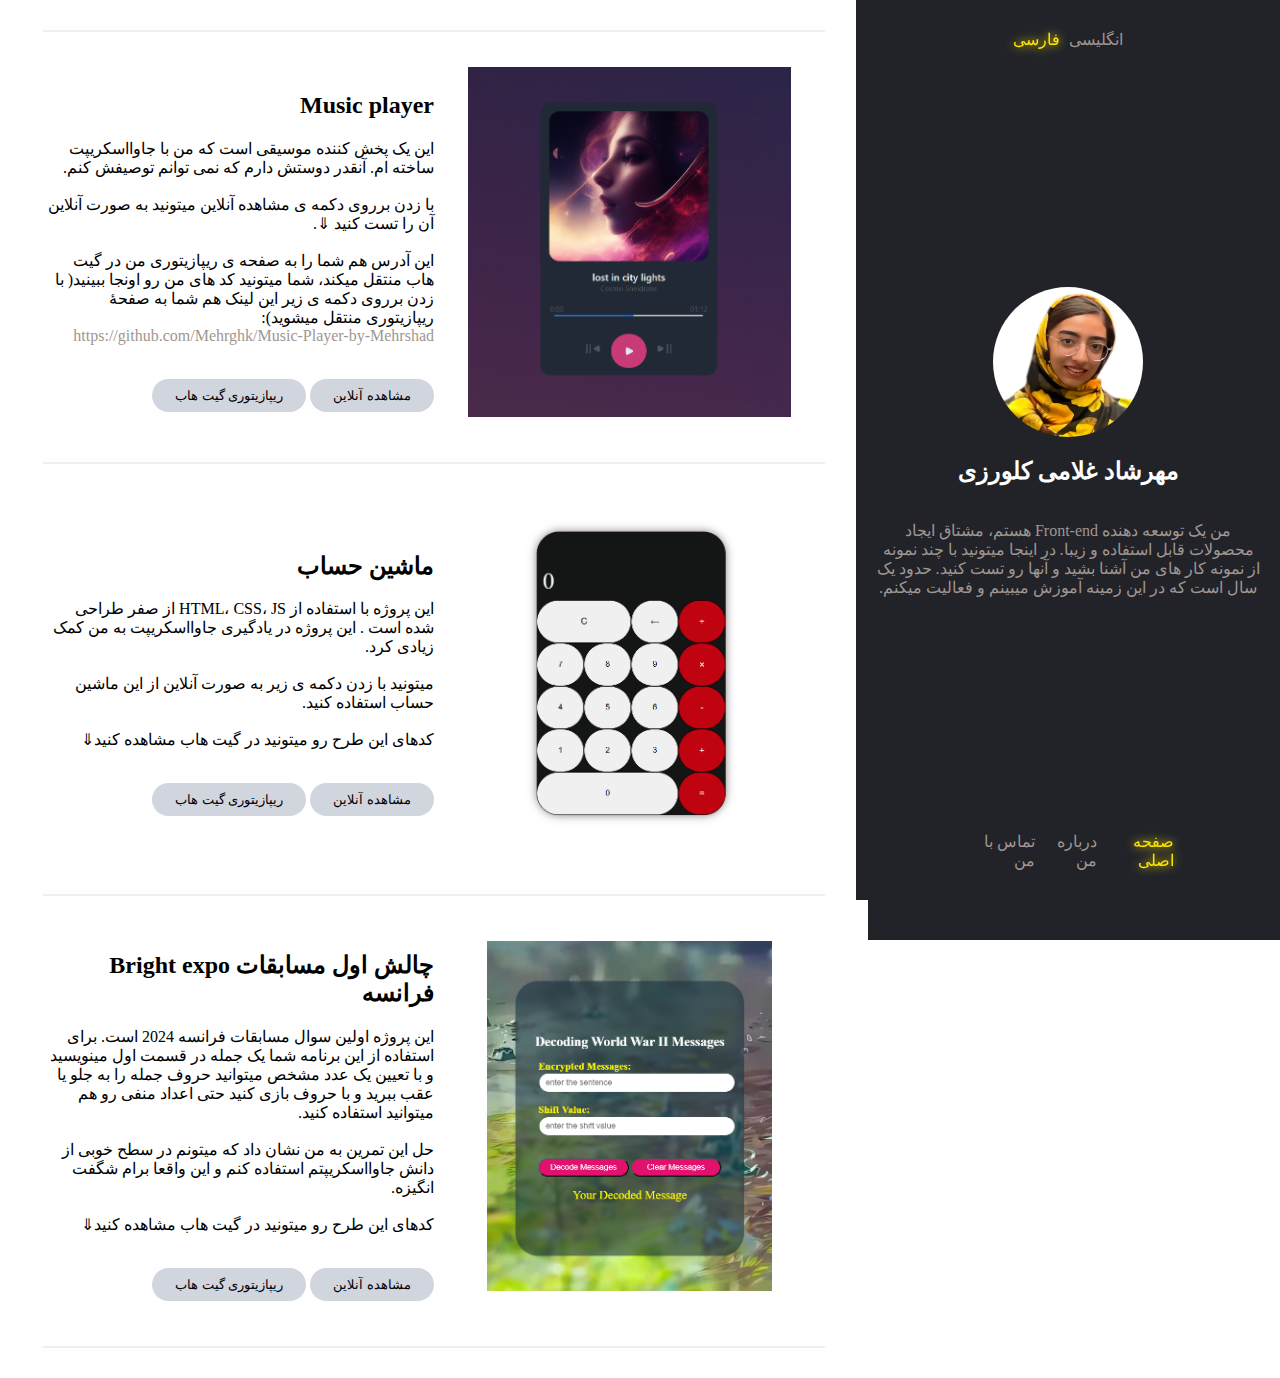
==== index.html @ d72185f3 "Add files via upload" ====
<!DOCTYPE html>
<html lang="fa" dir="rtl">
<head>
    <meta charset="UTF-8">
    <meta name="viewport" content="width=device-width, initial-scale=1.0">
    <title>سایت شخصی مهرشاد غلامی کلورزی - طراح سایت</title>
    <link rel="stylesheet" href="style.css">
</head>
<body>
    <section class="left-b"></section>
    <section class="left">
        <header>
            <a href="index-en.html">انگلیسی</a>
            <a href="index.html" class="link-fa">فارسی</a>
        </header>
        <img src="171646807611555.png" alt="my profile picture" class="profile">
        <h2 class="name">مهرشاد غلامی کلورزی</h2>
        <p class="aboutme">من یک توسعه دهنده Front-end هستم، مشتاق ایجاد محصولات قابل استفاده و زیبا. در اینجا میتونید با چند نمونه از نمونه کار های من آشنا بشید و آنها رو تست کنید. حدود یک سال است که در این زمینه آموزش میبینم و فعالیت میکنم.</p>
        <footer>
            <a href="index.html" class="link-fa">صفحه اصلی</a>
            <a href="about-fa.html">درباره من</a>
            <a href="contact-fa.html">تماس با من</a>
        </footer>
    </section>
    <section class="right">
        <span class="hr"></span>
        <div class="work-samples">
            <div class="product-img">
                <img class="product-picture" src="music-palyer.png" alt="music-palyer">
            </div>
            <div class="product-discription">
                <h2>Music player</h2>
                <p>این یک پخش کننده موسیقی است که من با جاوااسکریپت ساخته ام. آنقدر دوستش دارم که نمی توانم توصیفش کنم.
                    <br><br>با زدن برروی دکمه ی مشاهده آنلاین میتونید به صورت آنلاین آن را تست کنید ⇓.
                    <br><br>این آدرس هم شما را به صفحه ی ریپازیتوری من در گیت هاب منتقل میکند، شما میتونید کد های من رو اونجا ببینید( با زدن برروی دکمه ی زیر این لینک هم شما به صفحۀ ریپازیتوری منتقل میشوید): <a>https://github.com/Mehrghk/Music-Player-by-Mehrshad</a></p><br>
                <a target="_blank" class="butti" href="https://mehrghk.github.io/Music-Player-by-Mehrshad/"><button>مشاهده آنلاین</button></a>
                <a target="_blank" class="butti" href="https://github.com/Mehrghk/Music-Player-by-Mehrshad"><button>ریپازیتوری گیت هاب</button></a>
            </div>
        </div>
        <span class="hr"></span>
        <div class="work-samples">
            <div class="product-img">
                <img class="product-picture" src="calculator.png" alt="music-palyer">
            </div>
            <div class="product-discription">
                <h2>ماشین حساب</h2>
                <p>این پروژه با استفاده از HTML، CSS، JS از صفر طراحی شده است . این پروژه در یادگیری جاوااسکریپت به من کمک زیادی کرد.
                    <br><br>میتونید با زدن دکمه ی زیر به صورت آنلاین از این ماشین حساب استفاده کنید.
                    <br><br>کدهای این طرح رو میتونید در گیت هاب  مشاهده کنید⇓</p><br>
                <a target="_blank" class="butti" href="https://mehrghk.github.io/calculator/"><button>مشاهده آنلاین</button></a>
                <a target="_blank" class="butti" href="https://github.com/Mehrghk/calculator"><button>ریپازیتوری گیت هاب</button></a>
            </div>
        </div>
        <span class="hr"></span>
        <div class="work-samples">
            <div class="product-img">
                <img class="product-picture" src="BrightExpo Challenge12.png" alt="music-palyer">
            </div>
            <div class="product-discription">
                <h2>چالش اول مسابقات Bright expo فرانسه</h2>
                <p>این پروژه اولین سوال مسابقات فرانسه 2024 است. برای استفاده از این برنامه شما یک جمله در قسمت اول مینویسید و با تعیین یک عدد مشخص میتوانید حروف جمله را به جلو یا عقب ببرید و با حروف بازی کنید حتی اعداد منفی رو هم میتوانید استفاده کنید.
                    <br><br>حل این تمرین به من نشان داد که میتونم در سطح خوبی از دانش جاوااسکریپتم استفاده کنم و این واقعا برام شگفت انگیزه.
                    <br><br>کدهای این طرح رو میتونید در گیت هاب  مشاهده کنید⇓</p><br>
                <a target="_blank" class="butti" href="https://mehrghk.github.io/BrightExpoChallenge1/"><button>مشاهده آنلاین</button></a>
                <a target="_blank" class="butti" href="https://github.com/Mehrghk/BrightExpoChallenge1"><button>ریپازیتوری گیت هاب</button></a>
            </div>
        </div>
        <span class="hr"></span>

    </section>
   
</body>
</html>
---- style.css ----
body{
    width: 100%;
    height: 100vh;
    display: flex;
    margin: 0px;
}
/* @media (min-width : 1124px){ */
    .left-b{
    background-color: #212329;
    width: 30%;
    height: 100vh;
    padding: 20px;

    }
    .left{
        background-color: #212329;
        width: 30%;
        height: -webkit-fill-available;
        /* height: 96%; */
        padding: 20px;
        display: flex;
        flex-direction: column;
        align-items: center;
        justify-content: center;
        position: fixed;
    }
/* } */



.right{
    width: 70%;
    display: flex;
    flex-direction: column;
    align-items: center;
    height: fit-content;
    scroll-behavior: smooth;
}
.profile{
    height: 150px;
    width: 150px;
    border-radius: 110px;
}
.name{
    color: #FFFFFF;
    text-align: center;

}
.aboutme{
    color: #A09691;
    text-align: center;
}
footer{
    bottom: 30px;
    position: absolute;
    width: 50%;
    display: flex;
    flex-direction: row;
    justify-content: space-between;
}
header{
    top: 30px;
    position: absolute;
    width: 30%;
    display: flex;
    flex-direction: row;
    justify-content: space-evenly;
}
a{
    color: #A09691;
    text-decoration: none;
}
a:hover{
    color: rgb(255, 230, 0);
}
.hr{
    height: 10px;
    border-bottom: 2px solid #EEEEEE;
    width: 90%;
    margin: 10px 0px;
}
.hr:nth-child(7){
    margin-bottom: 30px;
}
.hr:nth-child(1){
    margin-top: 20px;
}
.product-picture{
    height: 350px;
    /* box-shadow: 0px 0px 10px 1px #212329; */
}
.product-img{
    display: flex;
    width: 50%;
    justify-content: center;
}
.work-samples{
    margin: 25px 0px;
    width: 90%;
    display: flex;
    align-items: center;
    justify-content: space-evenly;
}
.product-discription{
    width: 50%;
}
button{
    background-color: #D1D5DE;
    border: none;
    border-radius: 50px;
    padding: 9px 23px;
    cursor: pointer;
}
button:hover{
    background-color: #acc0ec;

}
.butti{
    color: #000000;
}
.link-fa{
    color: rgb(255, 230, 0);
    filter: drop-shadow( 0px 0px 5px rgb(255, 230, 0));
}
/* @media (max-width : 440px){
    body{
        width: 100%;
        height: 100vh;
        display: flex;
        flex-direction: column;
        margin: 0px;
    }
    .left-b{
        background-color: #212329;
        width: -webkit-fill-available;
        height: 30%;
        padding: 20px;
    }
    .left{
        background-color: #212329;
        width: -webkit-fill-available;
        height: 30%;
        padding: 20px;
        display: flex;
        flex-direction: row;
        position: fixed;
        align-items: center;
    }
} */
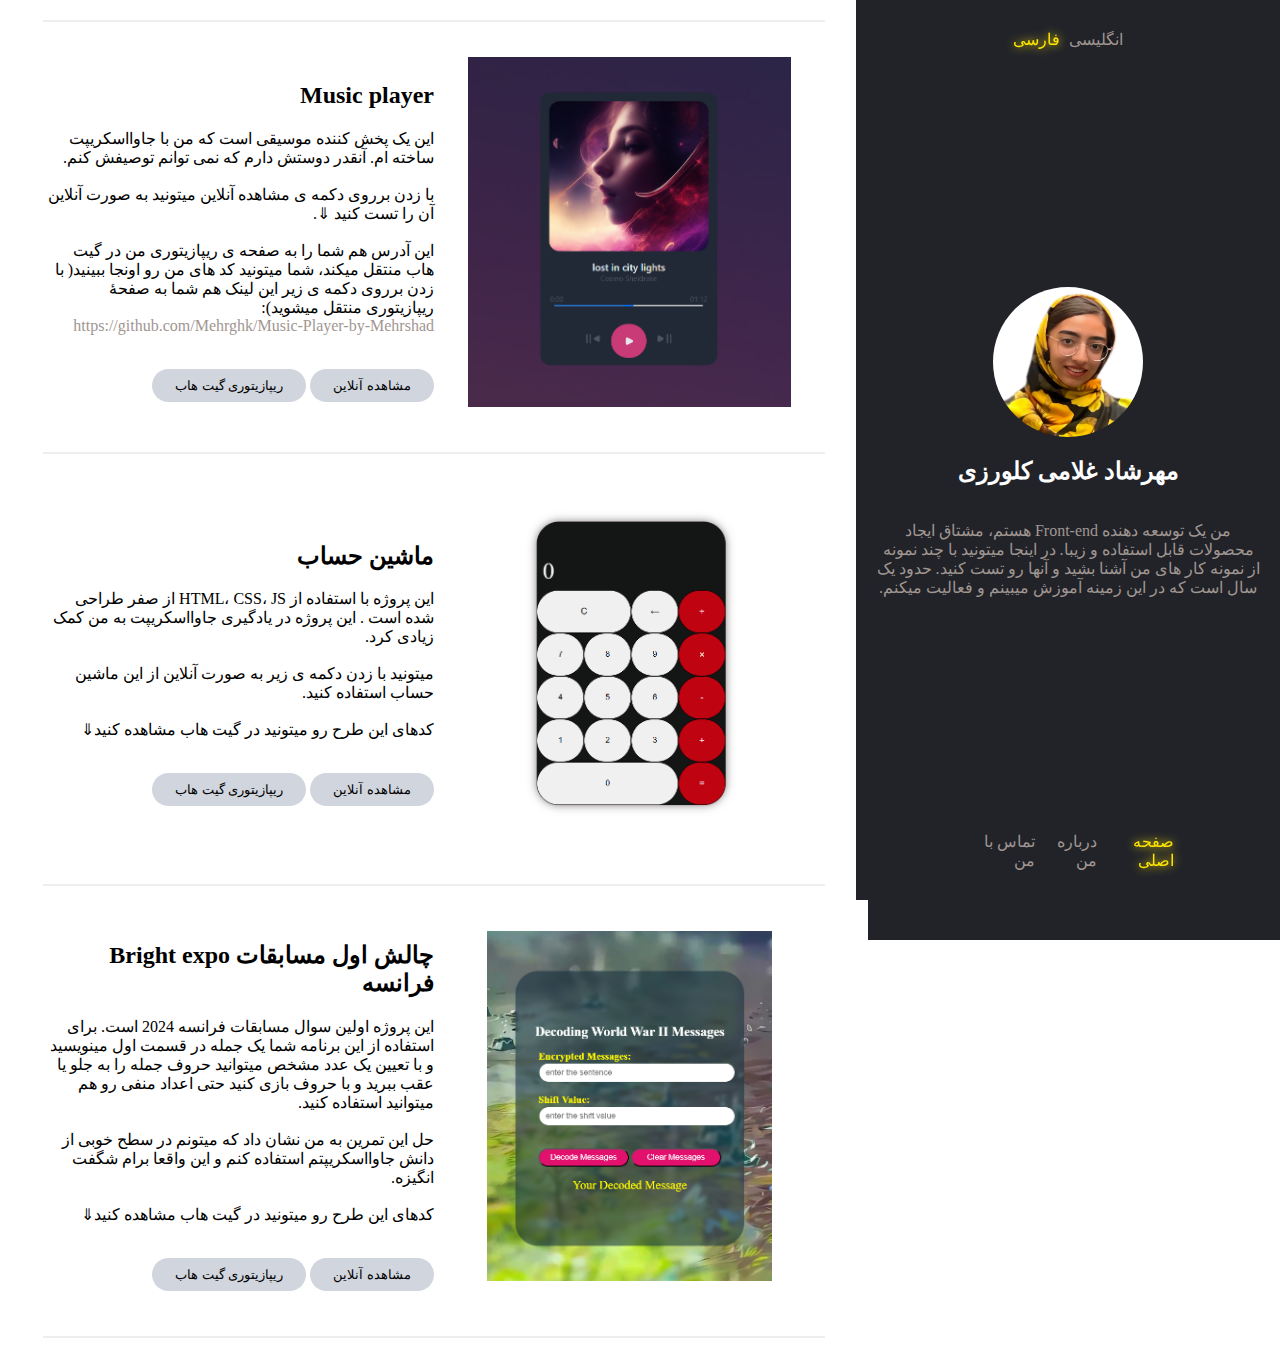
==== commit 1f2b98ef: "Add files via upload" ====
--- a/index.html
+++ b/index.html
@@ -8,6 +8,19 @@
 </head>
 <body>
     <section class="left-b"></section>
+    <section class="mobile">
+        <div class="lang-mobile-en"><a href="index.html" class="link-fa">فارسی</a></div>
+        <div class="menu-mobile">
+            <span><a href="contact-fa.html"><img src="email.gif" class="content-icon-mobile"></a></span>
+
+            <span><a href="about-fa.html#course-discription"><img src="mortarboard.gif" class="content-icon-mobile-certificates"></a></span>
+
+            <span><a href="index.html"><img src="book.gif" class="content-icon-mobile"></a></span>
+
+            <span><a href="about-fa.html"><img src="woman.gif" class="content-icon-mobile"></a></span>
+        </div>
+        <div class="lang-mobile-fa"><a href="index-en.html">انگلیسی</a></div>
+    </section>
     <section class="left">
         <header>
             <a href="index-en.html">انگلیسی</a>
@@ -23,6 +36,11 @@
         </footer>
     </section>
     <section class="right">
+        <div class="mobile-discription">
+            <img src="171646807611555.png" alt="my profile picture" class="profile">
+            <h2 class="name">مهرشاد غلامی کلورزی</h2>
+            <p class="aboutme">من یک توسعه دهنده Front-end هستم، مشتاق ایجاد محصولات قابل استفاده و زیبا. در اینجا میتونید با چند نمونه از نمونه کار های من آشنا بشید و آنها رو تست کنید. حدود یک سال است که در این زمینه آموزش میبینم و فعالیت میکنم.</p>
+        </div>
         <span class="hr"></span>
         <div class="work-samples">
             <div class="product-img">
--- a/style.css
+++ b/style.css
@@ -4,7 +4,7 @@
     display: flex;
     margin: 0px;
 }
-/* @media (min-width : 1124px){ */
+@media (min-width : 1200px){
     .left-b{
     background-color: #212329;
     width: 30%;
@@ -24,18 +24,63 @@
         justify-content: center;
         position: fixed;
     }
-/* } */
-
-
-
-.right{
-    width: 70%;
-    display: flex;
-    flex-direction: column;
-    align-items: center;
-    height: fit-content;
-    scroll-behavior: smooth;
-}
+    .right{
+        width: 70%;
+        display: flex;
+        flex-direction: column;
+        align-items: center;
+        height: fit-content;
+        scroll-behavior: smooth;
+    }
+    footer{
+        bottom: 30px;
+        position: absolute;
+        width: 50%;
+        display: flex;
+        flex-direction: row;
+        justify-content: space-between;
+    }
+    header{
+        top: 30px;
+        position: absolute;
+        width: 30%;
+        display: flex;
+        flex-direction: row;
+        justify-content: space-evenly;
+    }
+    .product-picture{
+        height: 350px;
+    }
+    .product-img{
+        display: flex;
+        width: 50%;
+        justify-content: center;
+    }
+    .work-samples{
+        margin: 25px 0px;
+        width: 90%;
+        display: flex;
+        align-items: center;
+        justify-content: space-evenly;
+    }
+    .product-discription{
+        width: 50%;
+    }
+    .mobile{
+        display: none;
+    }
+    .mobile-discription{
+        display: none;
+    }
+    .link-fa{
+        color: rgb(255, 230, 0);
+        filter: drop-shadow( 0px 0px 5px rgb(255, 230, 0));
+    }
+}
+
+
+
+
 .profile{
     height: 150px;
     width: 150px;
@@ -44,28 +89,13 @@
 .name{
     color: #FFFFFF;
     text-align: center;
-
 }
 .aboutme{
     color: #A09691;
     text-align: center;
 }
-footer{
-    bottom: 30px;
-    position: absolute;
-    width: 50%;
-    display: flex;
-    flex-direction: row;
-    justify-content: space-between;
-}
-header{
-    top: 30px;
-    position: absolute;
-    width: 30%;
-    display: flex;
-    flex-direction: row;
-    justify-content: space-evenly;
-}
+/* *************************************** */
+
 a{
     color: #A09691;
     text-decoration: none;
@@ -73,6 +103,8 @@
 a:hover{
     color: rgb(255, 230, 0);
 }
+/* *************************************** */
+
 .hr{
     height: 10px;
     border-bottom: 2px solid #EEEEEE;
@@ -85,25 +117,8 @@
 .hr:nth-child(1){
     margin-top: 20px;
 }
-.product-picture{
-    height: 350px;
-    /* box-shadow: 0px 0px 10px 1px #212329; */
-}
-.product-img{
-    display: flex;
-    width: 50%;
-    justify-content: center;
-}
-.work-samples{
-    margin: 25px 0px;
-    width: 90%;
-    display: flex;
-    align-items: center;
-    justify-content: space-evenly;
-}
-.product-discription{
-    width: 50%;
-}
+/* *************************************** */
+
 button{
     background-color: #D1D5DE;
     border: none;
@@ -122,28 +137,209 @@
     color: rgb(255, 230, 0);
     filter: drop-shadow( 0px 0px 5px rgb(255, 230, 0));
 }
-/* @media (max-width : 440px){
+
+@media (max-width : 1200px){
+    .left-b{
+        /* background-color: #212329; */
+        width: 30%;
+        height: 100vh;
+        padding: 20px;
+    }
+    .left{
+        background-color: #212329;
+        width: 30%;
+        height: -webkit-fill-available;
+        /* height: 96%; */
+        padding: 20px;
+        display: flex;
+        flex-direction: column;
+        align-items: center;
+        justify-content: center;
+        position: fixed;
+    }
+    .right{
+        width: 70%;
+        display: flex;
+        flex-direction: column;
+        align-items: center;
+        height: fit-content;
+        scroll-behavior: smooth;
+    }
+    footer{
+        bottom: 30px;
+        position: absolute;
+        width: 50%;
+        display: flex;
+        flex-direction: column;
+        align-items: center;
+    }
+    header{
+        top: 30px;
+        position: absolute;
+        width: 80%;
+        display: flex;
+        flex-direction: row;
+        justify-content: space-evenly;
+    }
+    .product-picture{
+        height: 300px;
+    }
+    .product-img{
+        display: flex;
+        width: 50%;
+        justify-content: center;
+    }
+    .work-samples{
+        margin: 25px 0px;
+        width: 90%;
+        display: flex;
+        align-items: center;
+        flex-direction: column;
+    }
+    .product-discription{
+        width: 60%;
+    }
+    .mobile{
+        display: none;
+    }
+    .mobile-discription{
+        display: none;
+    }
+    .butti{
+        color: #000000;
+        display: flex;
+        justify-content: center;
+        margin-bottom: 2px;
+    }
+    /* .link-fa{
+        color: rgb(255, 230, 0);
+        filter: drop-shadow( 0px 0px 5px rgb(255, 230, 0));
+    } */
+}
+@media (max-width : 600px){
+    .left-b{
+        /* background-color: #212329; */
+        width: -webkit-fill-available;
+        height: 50px;
+        padding: 20px;
+    }
     body{
         width: 100%;
         height: 100vh;
         display: flex;
         flex-direction: column;
         margin: 0px;
-    }
-    .left-b{
+        /* background-color: #212329; */
+    }
+    .right{
+        display: flex;
+        flex-direction: column;
+        height: fit-content;
+        scroll-behavior: smooth;
+        align-items: center;
+        width: 100%;
+    }
+    .menu-mobile{
+        background-color: #ffffff;
+        height: 50px;
+        width: 50%;
+        border-end-end-radius: 50px;
+        border-end-start-radius: 50px;
+        display: flex;
+        align-items: center;
+        justify-content: space-evenly;
+        box-shadow: 0px 0px 5px 1px #212329;
+    }
+    .lang-mobile-en{
+        background-color: #ffffff;
+        height: 50px;
+        width: 20%;
+        border-end-end-radius: 50px;
+        color: #212329;
+        position: relative;
+        display: flex;
+        justify-content: center;
+        align-items: center;
+        box-shadow: -1px -1px 5px 1px #212329;
+    }
+    .lang-mobile-fa{
+        background-color: #ffffff;
+        height: 50px;
+        width: 20%;
+        border-end-start-radius: 50px;
+        color: #212329;
+        position: relative;
+        display: flex;
+        justify-content: center;
+        align-items: center;
+        box-shadow: 1px -1px 5px 1px #212329;
+    }
+    .content-icon-mobile{
+        width: 30px;
+    }
+    .content-icon-mobile-certificates{
+        width: 35px;
+        position: relative;
+        top: 5px;
+    }
+    .mobile{
+        width: 100%;
+        display: flex;
+        justify-content: space-between;
+        position: fixed;
+    }
+    .left{
+        display: none;
+    }
+    .mobile-discription{
+        top: 100px;
+        display: flex;
+        flex-direction: column;
+        align-items: center;
+        margin-top: 60px;
+        padding: 10px;
         background-color: #212329;
-        width: -webkit-fill-available;
-        height: 30%;
-        padding: 20px;
-    }
-    .left{
-        background-color: #212329;
-        width: -webkit-fill-available;
-        height: 30%;
-        padding: 20px;
-        display: flex;
-        flex-direction: row;
-        position: fixed;
-        align-items: center;
-    }
-} */+        border-radius: 50px;
+        width: 90%;
+    }
+    .product-picture{
+        height: 250px;
+    }
+    .product-img{
+        display: flex;
+        width: 50%;
+        justify-content: center;
+    }
+    .work-samples{
+        margin: 25px 0px;
+        width: 90%;
+        display: flex;
+        flex-direction: column;
+        align-items: center;
+    }
+    .product-discription{
+        width: 90%;
+    }
+    a{
+        color: #212329;
+        text-decoration: none;
+    }
+}
+@media (max-width : 420px){
+    .menu-mobile{
+        background-color: #ffffff;
+        height: 50px;
+        width: 50%;
+        border-end-end-radius: 50px;
+        border-end-start-radius: 50px;
+        display: flex;
+        align-items: center;
+        justify-content: center;
+        box-shadow: 0px 0px 5px 1px #212329;
+    }
+    a{
+        color: #212329;
+        text-decoration: none;
+    }
+    
+}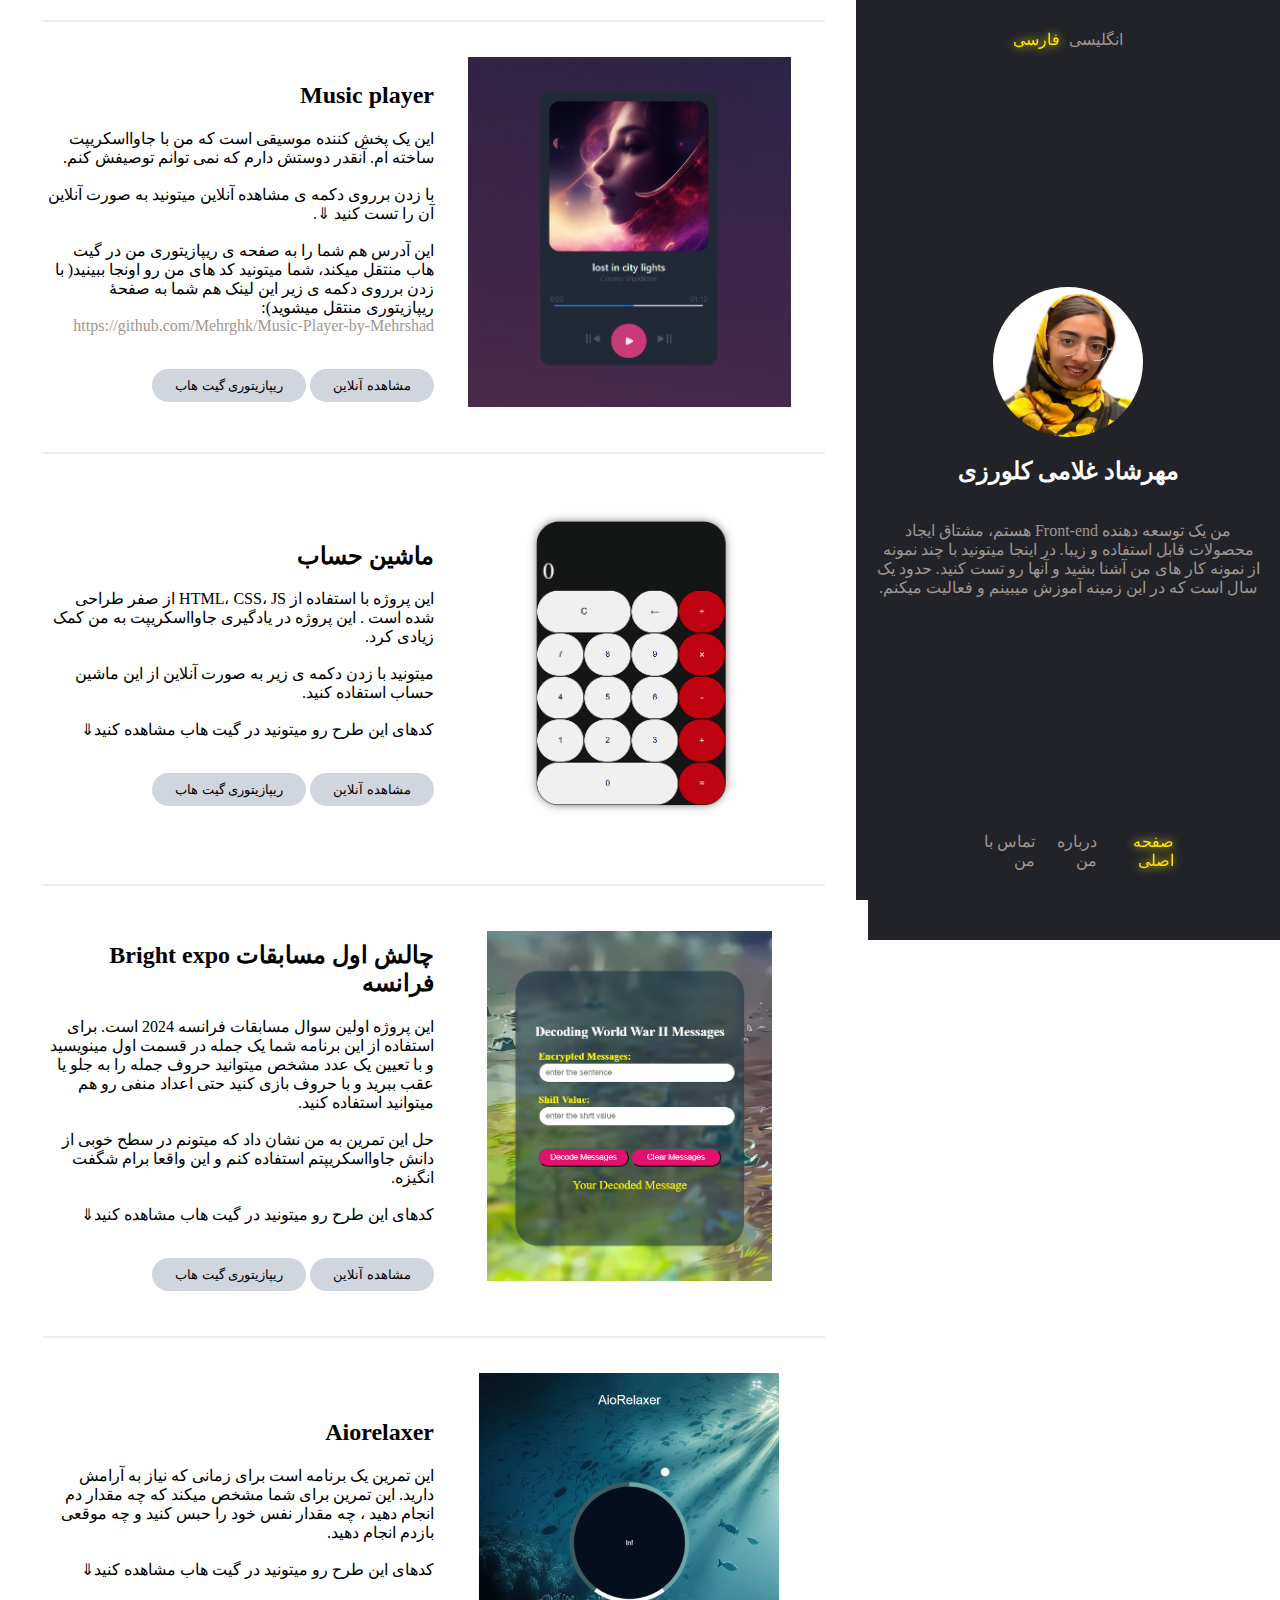
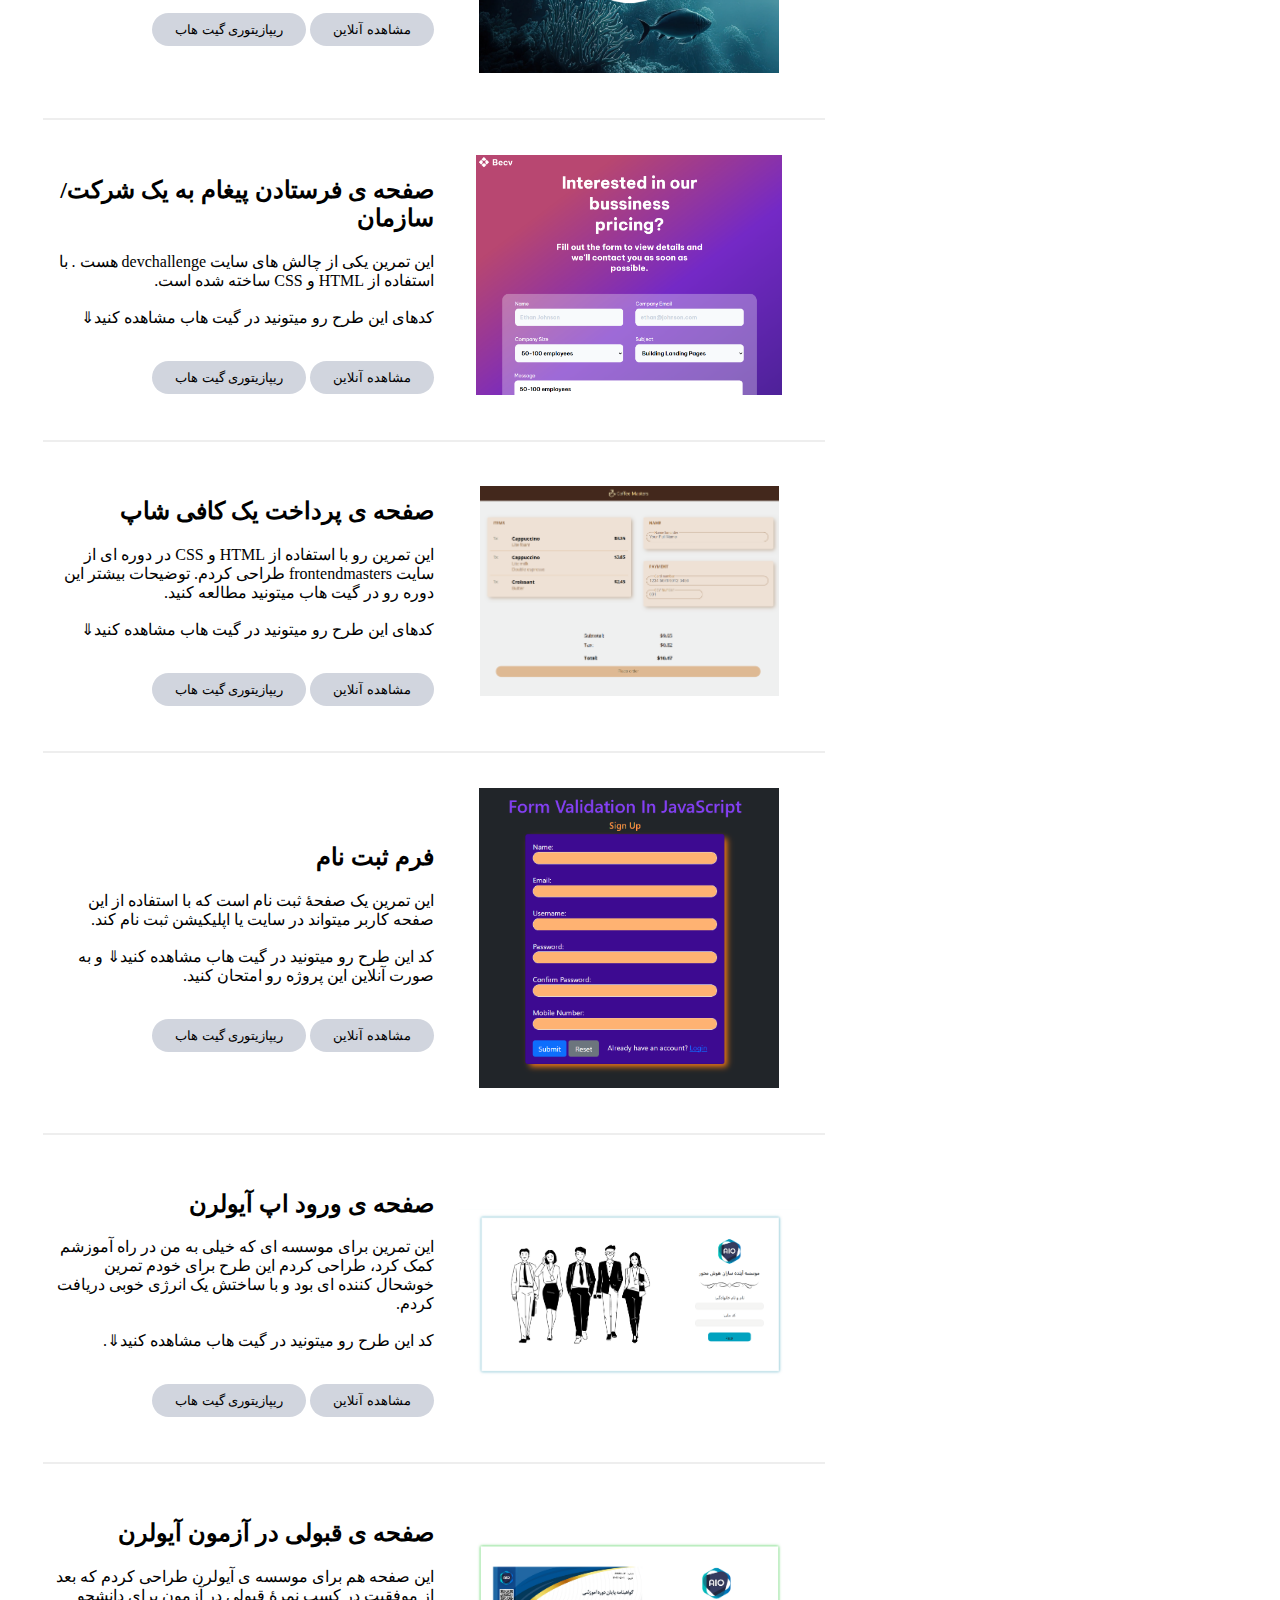
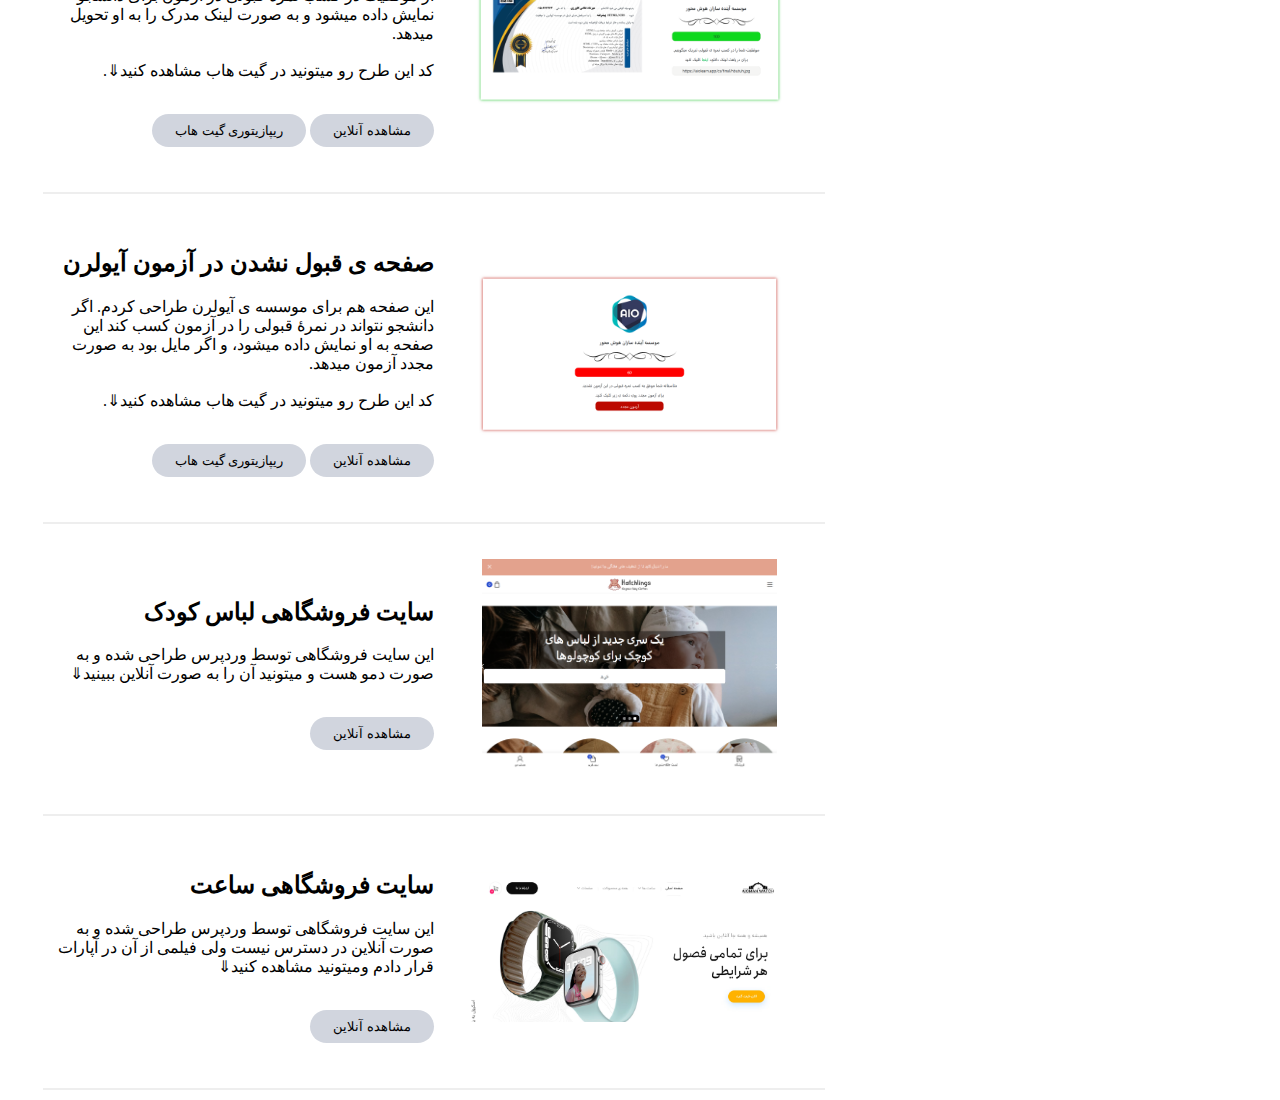
==== commit 67cd4def: "Add files via upload" ====
--- a/index.html
+++ b/index.html
@@ -84,7 +84,121 @@
             </div>
         </div>
         <span class="hr"></span>
-
+        <div class="work-samples">
+            <div class="product-img">
+                <img class="product-picture aiorelaxer" src="aiorelaxer.png" alt="aiorelaxer">
+            </div>
+            <div class="product-discription">
+                <h2>Aiorelaxer</h2>
+                <p>این تمرین یک برنامه است برای زمانی که نیاز به آرامش دارید. این تمرین برای شما مشخص میکند که چه مقدار دم انجام دهید ، چه مقدار نفس خود را حبس کنید و چه موقعی بازدم انجام دهید.
+                    <br><br>کدهای این طرح رو میتونید در گیت هاب  مشاهده کنید⇓</p><br>
+                <a target="_blank" class="butti" href="https://mehrghk.github.io/Aiorelaxer/"><button>مشاهده آنلاین</button></a>
+                <a target="_blank" class="butti" href="https://github.com/Mehrghk/Aiorelaxer"><button>ریپازیتوری گیت هاب</button></a>
+            </div>
+        </div>
+        <span class="hr"></span>
+        <div class="work-samples">
+            <div class="product-img">
+                <img class="product-picture contact-pic" src="contact-page.png" alt="contact page">
+            </div>
+            <div class="product-discription">
+                <h2>صفحه ی فرستادن پیغام به یک شرکت/سازمان</h2>
+                <p>این تمرین یکی از چالش های سایت devchallenge هست .
+                    با استفاده از HTML و CSS ساخته شده است.
+                    <br><br>کدهای این طرح رو میتونید در گیت هاب  مشاهده کنید⇓</p><br>
+                <a target="_blank" class="butti" href="https://mehrghk.github.io/contact-page/"><button>مشاهده آنلاین</button></a>
+                <a target="_blank" class="butti" href="https://github.com/Mehrghk/contact-page"><button>ریپازیتوری گیت هاب</button></a>
+            </div>
+        </div>
+        <span class="hr"></span>
+        <div class="work-samples">
+            <div class="product-img">
+                <img class="product-picture hachlings-pic" src="coffee-masters.png" alt="contact page">
+            </div>
+            <div class="product-discription">
+                <h2>صفحه ی پرداخت یک کافی شاپ</h2>
+                <p>این تمرین رو با استفاده از HTML و CSS در دوره ای از سایت frontendmasters طراحی کردم.
+                    توضیحات بیشتر این دوره رو در گیت هاب میتونید مطالعه کنید.
+                    <br><br>کدهای این طرح رو میتونید در گیت هاب  مشاهده کنید⇓</p><br>
+                <a target="_blank" class="butti" href="https://mehrghk.github.io/Coffee-Masters/"><button>مشاهده آنلاین</button></a>
+                <a target="_blank" class="butti" href="https://github.com/Mehrghk/Coffee-Masters"><button>ریپازیتوری گیت هاب</button></a>
+            </div>
+        </div>
+        <span class="hr"></span>
+        <div class="work-samples">
+            <div class="product-img">
+                <img class="product-picture aiorelaxer" src="form validation.png" alt="Form Validation">
+            </div>
+            <div class="product-discription">
+                <h2>فرم ثبت نام</h2>
+                <p>این تمرین یک صفحۀ ثبت نام است که با استفاده از این صفحه کاربر میتواند در سایت یا اپلیکیشن ثبت نام کند.
+                    <br><br>کد این طرح رو میتونید در گیت هاب  مشاهده کنید⇓ و به صورت آنلاین این پروژه رو امتحان کنید.</p><br>
+                <a target="_blank" class="butti" href="https://mehrghk.github.io/formjs.github.io/"><button>مشاهده آنلاین</button></a>
+                <a target="_blank" class="butti" href="https://github.com/Mehrghk/formjs.github.io"><button>ریپازیتوری گیت هاب</button></a>
+            </div>
+        </div>
+        <span class="hr"></span>
+        <div class="work-samples">
+            <div class="product-img">
+                <img class="product-picture aiolearn-pics" src="aiolearn-portal-page.png" alt="aiolearn portal page">
+            </div>
+            <div class="product-discription">
+                <h2>صفحه ی ورود اپ آیولرن</h2>
+                <p>این تمرین برای موسسه ای که خیلی به من در راه آموزشم کمک کرد، طراحی کردم این طرح برای خودم تمرین خوشحال کننده ای بود و با ساختش یک انرژی خوبی دریافت کردم.
+                    <br><br>کد این طرح رو میتونید در گیت هاب  مشاهده کنید⇓.</p><br>
+                <a target="_blank" class="butti" href="https://mehrghk.github.io/aioarrivepage/"><button>مشاهده آنلاین</button></a>
+                <a target="_blank" class="butti" href="https://github.com/Mehrghk/aioarrivepage"><button>ریپازیتوری گیت هاب</button></a>
+            </div>
+        </div>
+        <span class="hr"></span>
+        <div class="work-samples">
+            <div class="product-img">
+                <img class="product-picture aiolearn-pics" src="aiolearn-success-page.png" alt="aiolearn success page">
+            </div>
+            <div class="product-discription">
+                <h2>صفحه ی قبولی در آزمون آیولرن</h2>
+                <p>این صفحه هم برای موسسه ی آیولرن طراحی کردم که بعد از موفقیت در کسب نمرۀ قبولی در آزمون برای دانشجو نمایش داده میشود و به صورت لینک مدرک را به او تحویل میدهد.
+                    <br><br>کد این طرح رو میتونید در گیت هاب  مشاهده کنید⇓.</p><br>
+                <a target="_blank" class="butti" href="https://mehrghk.github.io/aiosuccesspage/"><button>مشاهده آنلاین</button></a>
+                <a target="_blank" class="butti" href="https://github.com/Mehrghk/aiosuccesspage"><button>ریپازیتوری گیت هاب</button></a>
+            </div>
+        </div>
+        <span class="hr"></span>
+        <div class="work-samples">
+            <div class="product-img">
+                <img class="product-picture aiolearn-pics" src="aiolearn-fail-page.png" alt="aiolearn fail page">
+            </div>
+            <div class="product-discription">
+                <h2>صفحه ی قبول نشدن در آزمون آیولرن</h2>
+                <p>این صفحه هم برای موسسه ی آیولرن طراحی کردم. اگر دانشجو نتواند در نمرۀ قبولی را در آزمون کسب کند این صفحه به او نمایش داده میشود، و  اگر مایل بود به صورت مجدد آزمون میدهد.
+                    <br><br>کد این طرح رو میتونید در گیت هاب  مشاهده کنید⇓.</p><br>
+                <a target="_blank" class="butti" href="https://mehrghk.github.io/aiofailpage/"><button>مشاهده آنلاین</button></a>
+                <a target="_blank" class="butti" href="https://github.com/Mehrghk/aiofailpage"><button>ریپازیتوری گیت هاب</button></a>
+            </div>
+        </div>
+        <span class="hr"></span>
+        <div class="work-samples">
+            <div class="product-img">
+                <img class="product-picture hachlings-pic" src="سایت لباس کودک.png" alt="hachlings site">
+            </div>
+            <div class="product-discription">
+                <h2>سایت فروشگاهی لباس کودک</h2>
+                <p>این سایت فروشگاهی توسط وردپرس طراحی شده و به صورت دمو هست و میتونید آن را به صورت آنلاین ببینید⇓</p><br>
+                <a target="_blank" class="butti" href="https://izel-wp.ir/"><button>مشاهده آنلاین</button></a>
+            </div>
+        </div>
+        <span class="hr"></span>
+        <div class="work-samples">
+            <div class="product-img">
+                <img class="product-picture watch-pic" src="سایت ساعت.png" alt="hachlings site">
+            </div>
+            <div class="product-discription">
+                <h2>سایت فروشگاهی ساعت</h2>
+                <p>این سایت فروشگاهی توسط وردپرس طراحی شده و به صورت آنلاین در دسترس نیست ولی فیلمی از آن در آپارات قرار دادم ومیتونید مشاهده کنید⇓</p><br>
+                <a target="_blank" class="butti" href="https://www.aparat.com/v/jut0al3"><button>مشاهده آنلاین</button></a>
+            </div>
+        </div>
+        <span class="hr"></span>
     </section>
    
 </body>
--- a/style.css
+++ b/style.css
@@ -138,6 +138,24 @@
     filter: drop-shadow( 0px 0px 5px rgb(255, 230, 0));
 }
 
+.aiorelaxer{
+    width: 300px;
+    height: 300px;
+}
+.hachlings-pic{
+    height: 210px;
+}
+.contact-pic{
+    height: 240px;
+}
+.watch-pic{
+    height: 150px;
+}
+.aiolearn-pics{
+    height: 170px;
+
+}
+
 @media (max-width : 1200px){
     .left-b{
         /* background-color: #212329; */
@@ -211,10 +229,23 @@
         justify-content: center;
         margin-bottom: 2px;
     }
-    /* .link-fa{
-        color: rgb(255, 230, 0);
-        filter: drop-shadow( 0px 0px 5px rgb(255, 230, 0));
-    } */
+    .aiorelaxer{
+        width: 300px;
+        height: 300px;
+    }
+    .hachlings-pic{
+        height: 210px;
+    }
+    .contact-pic{
+        height: 240px;
+    }
+    .watch-pic{
+        height: 150px;
+    }
+    .aiolearn-pics{
+        height: 170px;
+    
+    }
 }
 @media (max-width : 600px){
     .left-b{
@@ -324,6 +355,23 @@
         color: #212329;
         text-decoration: none;
     }
+    .aiorelaxer{
+        width: 300px;
+        height: 300px;
+    }
+    .hachlings-pic{
+        height: 210px;
+    }
+    .contact-pic{
+        height: 240px;
+    }
+    .watch-pic{
+        height: 150px;
+    }
+    .aiolearn-pics{
+        height: 170px;
+    
+    }
 }
 @media (max-width : 420px){
     .menu-mobile{
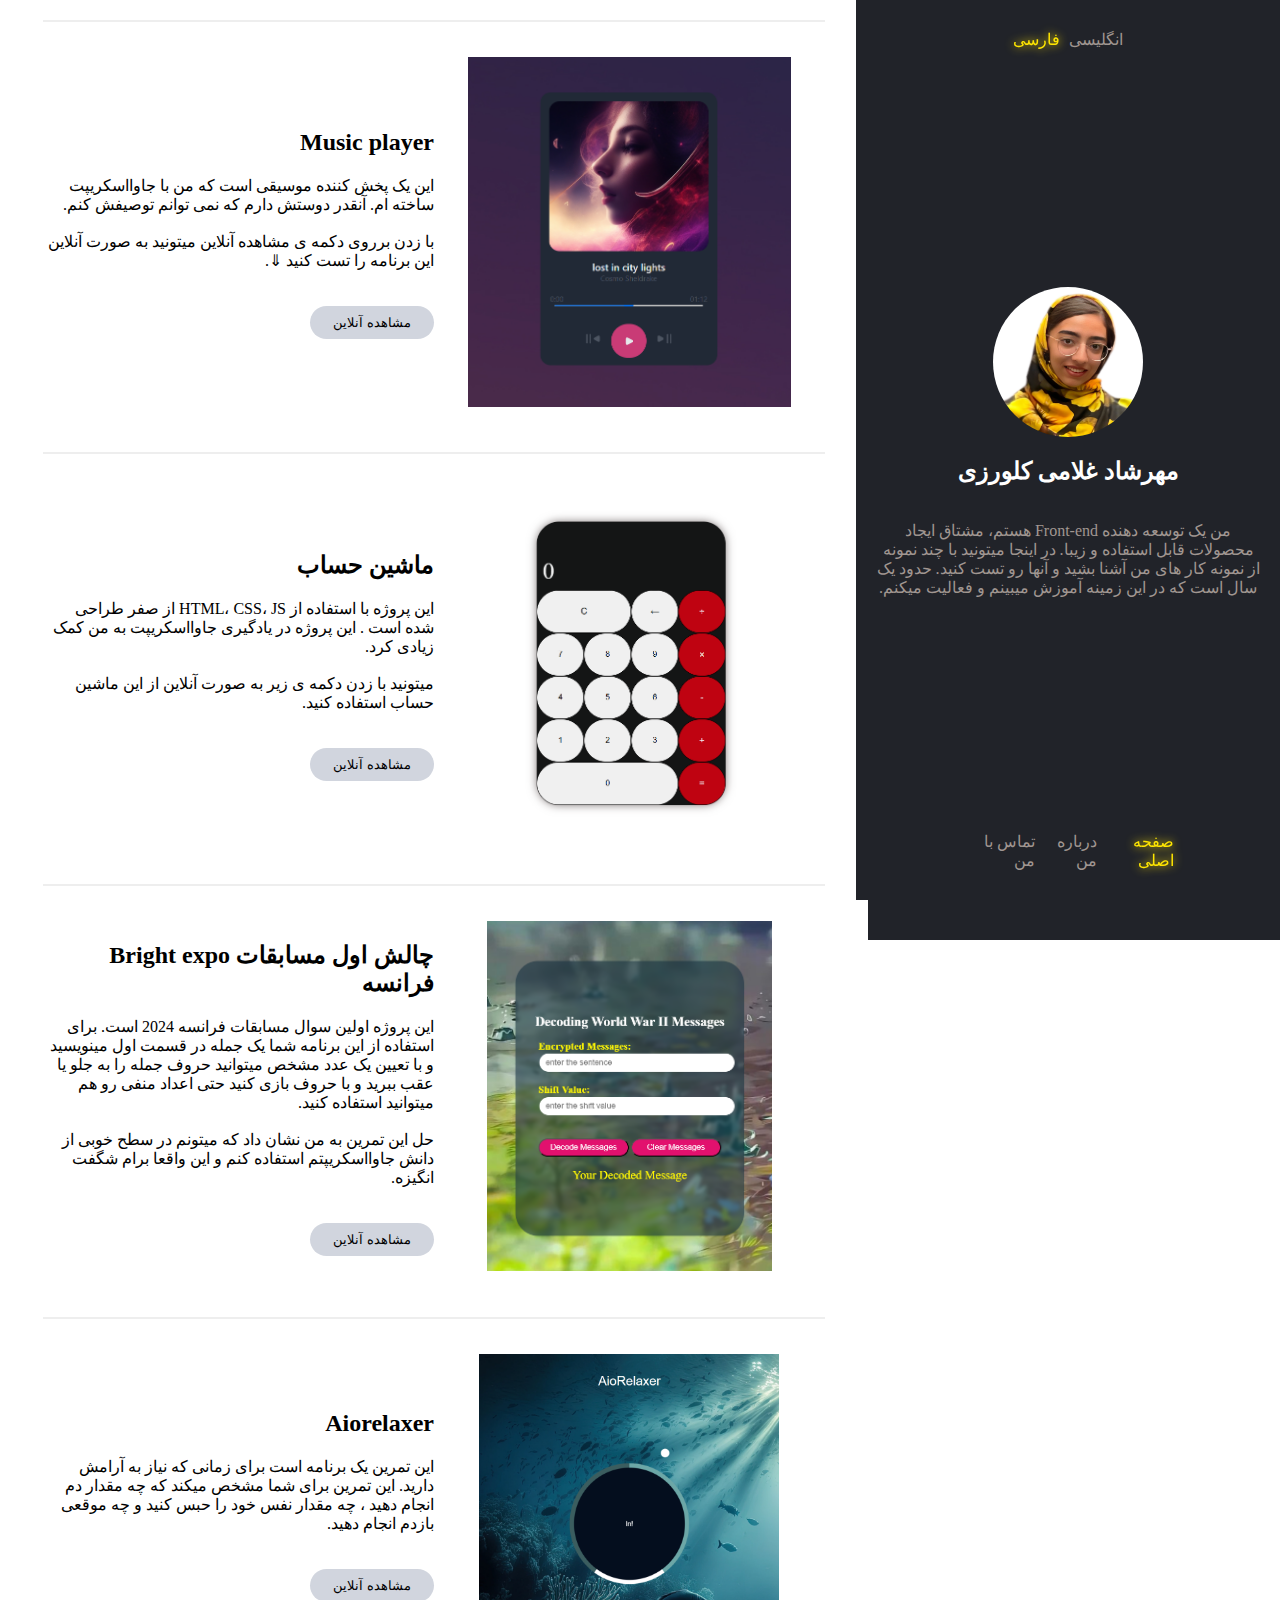
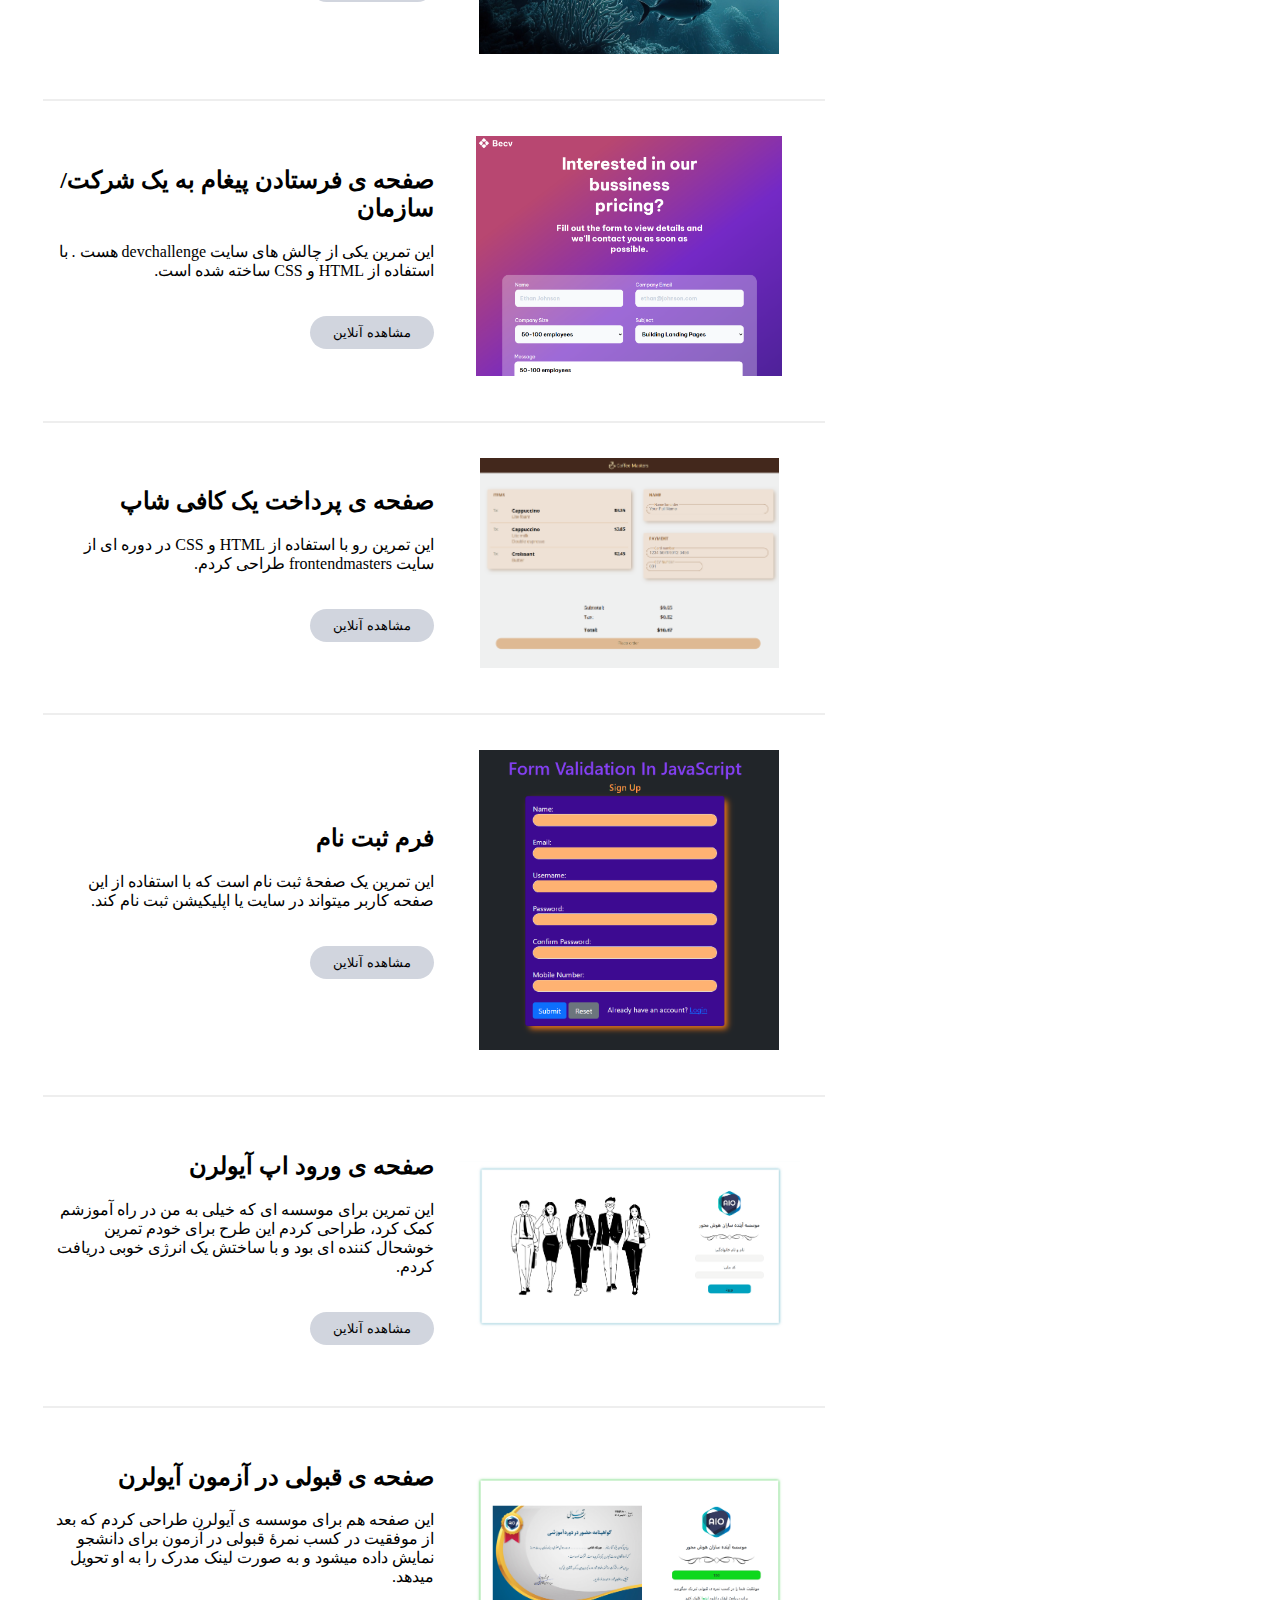
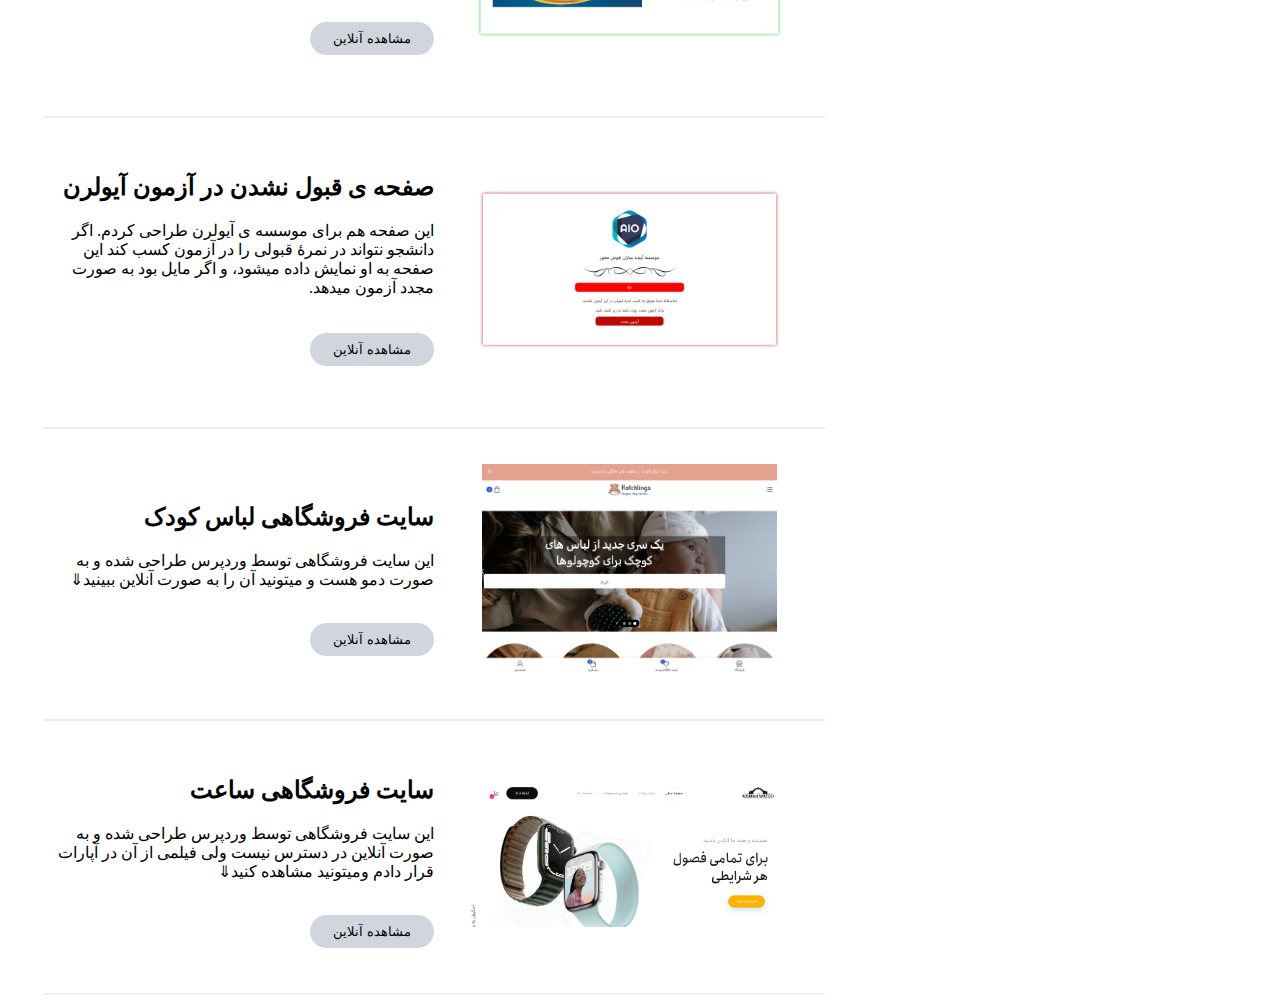
==== commit f5fd08cb: "Add files via upload" ====
--- a/index.html
+++ b/index.html
@@ -49,10 +49,12 @@
             <div class="product-discription">
                 <h2>Music player</h2>
                 <p>این یک پخش کننده موسیقی است که من با جاوااسکریپت ساخته ام. آنقدر دوستش دارم که نمی توانم توصیفش کنم.
-                    <br><br>با زدن برروی دکمه ی مشاهده آنلاین میتونید به صورت آنلاین آن را تست کنید ⇓.
-                    <br><br>این آدرس هم شما را به صفحه ی ریپازیتوری من در گیت هاب منتقل میکند، شما میتونید کد های من رو اونجا ببینید( با زدن برروی دکمه ی زیر این لینک هم شما به صفحۀ ریپازیتوری منتقل میشوید): <a>https://github.com/Mehrghk/Music-Player-by-Mehrshad</a></p><br>
+                    <br><br>با زدن برروی دکمه ی مشاهده آنلاین میتونید به صورت آنلاین این برنامه را تست کنید ⇓.
+                    <br><br>
+                    <!-- این آدرس هم شما را به صفحه ی ریپازیتوری من در گیت هاب منتقل میکند، شما میتونید کد های من رو اونجا ببینید( با زدن برروی دکمه ی زیر این لینک هم شما به صفحۀ ریپازیتوری منتقل میشوید): <a>https://github.com/Mehrghk/Music-Player-by-Mehrshad</a></p> -->
+                    <br>
                 <a target="_blank" class="butti" href="https://mehrghk.github.io/Music-Player-by-Mehrshad/"><button>مشاهده آنلاین</button></a>
-                <a target="_blank" class="butti" href="https://github.com/Mehrghk/Music-Player-by-Mehrshad"><button>ریپازیتوری گیت هاب</button></a>
+                <!-- <a target="_blank" class="butti" href="https://github.com/Mehrghk/Music-Player-by-Mehrshad"><button>ریپازیتوری گیت هاب</button></a> -->
             </div>
         </div>
         <span class="hr"></span>
@@ -64,9 +66,11 @@
                 <h2>ماشین حساب</h2>
                 <p>این پروژه با استفاده از HTML، CSS، JS از صفر طراحی شده است . این پروژه در یادگیری جاوااسکریپت به من کمک زیادی کرد.
                     <br><br>میتونید با زدن دکمه ی زیر به صورت آنلاین از این ماشین حساب استفاده کنید.
-                    <br><br>کدهای این طرح رو میتونید در گیت هاب  مشاهده کنید⇓</p><br>
+                    <br><br>
+                    <!-- کدهای این طرح رو میتونید در گیت هاب  مشاهده کنید⇓</p> -->
+                    <br>
                 <a target="_blank" class="butti" href="https://mehrghk.github.io/calculator/"><button>مشاهده آنلاین</button></a>
-                <a target="_blank" class="butti" href="https://github.com/Mehrghk/calculator"><button>ریپازیتوری گیت هاب</button></a>
+                <!-- <a target="_blank" class="butti" href="https://github.com/Mehrghk/calculator"><button>ریپازیتوری گیت هاب</button></a> -->
             </div>
         </div>
         <span class="hr"></span>
@@ -78,9 +82,11 @@
                 <h2>چالش اول مسابقات Bright expo فرانسه</h2>
                 <p>این پروژه اولین سوال مسابقات فرانسه 2024 است. برای استفاده از این برنامه شما یک جمله در قسمت اول مینویسید و با تعیین یک عدد مشخص میتوانید حروف جمله را به جلو یا عقب ببرید و با حروف بازی کنید حتی اعداد منفی رو هم میتوانید استفاده کنید.
                     <br><br>حل این تمرین به من نشان داد که میتونم در سطح خوبی از دانش جاوااسکریپتم استفاده کنم و این واقعا برام شگفت انگیزه.
-                    <br><br>کدهای این طرح رو میتونید در گیت هاب  مشاهده کنید⇓</p><br>
+                    <br><br>
+                    <!-- کدهای این طرح رو میتونید در گیت هاب  مشاهده کنید⇓</p> -->
+                    <br>
                 <a target="_blank" class="butti" href="https://mehrghk.github.io/BrightExpoChallenge1/"><button>مشاهده آنلاین</button></a>
-                <a target="_blank" class="butti" href="https://github.com/Mehrghk/BrightExpoChallenge1"><button>ریپازیتوری گیت هاب</button></a>
+                <!-- <a target="_blank" class="butti" href="https://github.com/Mehrghk/BrightExpoChallenge1"><button>ریپازیتوری گیت هاب</button></a> -->
             </div>
         </div>
         <span class="hr"></span>
@@ -91,9 +97,11 @@
             <div class="product-discription">
                 <h2>Aiorelaxer</h2>
                 <p>این تمرین یک برنامه است برای زمانی که نیاز به آرامش دارید. این تمرین برای شما مشخص میکند که چه مقدار دم انجام دهید ، چه مقدار نفس خود را حبس کنید و چه موقعی بازدم انجام دهید.
-                    <br><br>کدهای این طرح رو میتونید در گیت هاب  مشاهده کنید⇓</p><br>
+                    <br><br>
+                    <!-- کدهای این طرح رو میتونید در گیت هاب  مشاهده کنید⇓</p> -->
+                    <br>
                 <a target="_blank" class="butti" href="https://mehrghk.github.io/Aiorelaxer/"><button>مشاهده آنلاین</button></a>
-                <a target="_blank" class="butti" href="https://github.com/Mehrghk/Aiorelaxer"><button>ریپازیتوری گیت هاب</button></a>
+                <!-- <a target="_blank" class="butti" href="https://github.com/Mehrghk/Aiorelaxer"><button>ریپازیتوری گیت هاب</button></a> -->
             </div>
         </div>
         <span class="hr"></span>
@@ -105,9 +113,11 @@
                 <h2>صفحه ی فرستادن پیغام به یک شرکت/سازمان</h2>
                 <p>این تمرین یکی از چالش های سایت devchallenge هست .
                     با استفاده از HTML و CSS ساخته شده است.
-                    <br><br>کدهای این طرح رو میتونید در گیت هاب  مشاهده کنید⇓</p><br>
+                    <br><br>
+                    <!-- کدهای این طرح رو میتونید در گیت هاب  مشاهده کنید⇓</p> -->
+                    <br>
                 <a target="_blank" class="butti" href="https://mehrghk.github.io/contact-page/"><button>مشاهده آنلاین</button></a>
-                <a target="_blank" class="butti" href="https://github.com/Mehrghk/contact-page"><button>ریپازیتوری گیت هاب</button></a>
+                <!-- <a target="_blank" class="butti" href="https://github.com/Mehrghk/contact-page"><button>ریپازیتوری گیت هاب</button></a> -->
             </div>
         </div>
         <span class="hr"></span>
@@ -118,10 +128,12 @@
             <div class="product-discription">
                 <h2>صفحه ی پرداخت یک کافی شاپ</h2>
                 <p>این تمرین رو با استفاده از HTML و CSS در دوره ای از سایت frontendmasters طراحی کردم.
-                    توضیحات بیشتر این دوره رو در گیت هاب میتونید مطالعه کنید.
-                    <br><br>کدهای این طرح رو میتونید در گیت هاب  مشاهده کنید⇓</p><br>
+                    <!-- توضیحات بیشتر این دوره رو در گیت هاب میتونید مطالعه کنید. -->
+                    <br><br>
+                    <!-- کدهای این طرح رو میتونید در گیت هاب  مشاهده کنید⇓</p> -->
+                    <br>
                 <a target="_blank" class="butti" href="https://mehrghk.github.io/Coffee-Masters/"><button>مشاهده آنلاین</button></a>
-                <a target="_blank" class="butti" href="https://github.com/Mehrghk/Coffee-Masters"><button>ریپازیتوری گیت هاب</button></a>
+                <!-- <a target="_blank" class="butti" href="https://github.com/Mehrghk/Coffee-Masters"><button>ریپازیتوری گیت هاب</button></a> -->
             </div>
         </div>
         <span class="hr"></span>
@@ -132,9 +144,11 @@
             <div class="product-discription">
                 <h2>فرم ثبت نام</h2>
                 <p>این تمرین یک صفحۀ ثبت نام است که با استفاده از این صفحه کاربر میتواند در سایت یا اپلیکیشن ثبت نام کند.
-                    <br><br>کد این طرح رو میتونید در گیت هاب  مشاهده کنید⇓ و به صورت آنلاین این پروژه رو امتحان کنید.</p><br>
+                    <br><br>
+                    <!-- کد این طرح رو میتونید در گیت هاب  مشاهده کنید⇓ و به صورت آنلاین این پروژه رو امتحان کنید.</p> -->
+                    <br>
                 <a target="_blank" class="butti" href="https://mehrghk.github.io/formjs.github.io/"><button>مشاهده آنلاین</button></a>
-                <a target="_blank" class="butti" href="https://github.com/Mehrghk/formjs.github.io"><button>ریپازیتوری گیت هاب</button></a>
+                <!-- <a target="_blank" class="butti" href="https://github.com/Mehrghk/formjs.github.io"><button>ریپازیتوری گیت هاب</button></a> -->
             </div>
         </div>
         <span class="hr"></span>
@@ -145,9 +159,11 @@
             <div class="product-discription">
                 <h2>صفحه ی ورود اپ آیولرن</h2>
                 <p>این تمرین برای موسسه ای که خیلی به من در راه آموزشم کمک کرد، طراحی کردم این طرح برای خودم تمرین خوشحال کننده ای بود و با ساختش یک انرژی خوبی دریافت کردم.
-                    <br><br>کد این طرح رو میتونید در گیت هاب  مشاهده کنید⇓.</p><br>
+                    <br><br>
+                    <!-- کد این طرح رو میتونید در گیت هاب  مشاهده کنید⇓.</p> -->
+                    <br>
                 <a target="_blank" class="butti" href="https://mehrghk.github.io/aioarrivepage/"><button>مشاهده آنلاین</button></a>
-                <a target="_blank" class="butti" href="https://github.com/Mehrghk/aioarrivepage"><button>ریپازیتوری گیت هاب</button></a>
+                <!-- <a target="_blank" class="butti" href="https://github.com/Mehrghk/aioarrivepage"><button>ریپازیتوری گیت هاب</button></a> -->
             </div>
         </div>
         <span class="hr"></span>
@@ -158,9 +174,11 @@
             <div class="product-discription">
                 <h2>صفحه ی قبولی در آزمون آیولرن</h2>
                 <p>این صفحه هم برای موسسه ی آیولرن طراحی کردم که بعد از موفقیت در کسب نمرۀ قبولی در آزمون برای دانشجو نمایش داده میشود و به صورت لینک مدرک را به او تحویل میدهد.
-                    <br><br>کد این طرح رو میتونید در گیت هاب  مشاهده کنید⇓.</p><br>
+                    <br><br>
+                    <!-- کد این طرح رو میتونید در گیت هاب  مشاهده کنید⇓.</p> -->
+                    <br>
                 <a target="_blank" class="butti" href="https://mehrghk.github.io/aiosuccesspage/"><button>مشاهده آنلاین</button></a>
-                <a target="_blank" class="butti" href="https://github.com/Mehrghk/aiosuccesspage"><button>ریپازیتوری گیت هاب</button></a>
+                <!-- <a target="_blank" class="butti" href="https://github.com/Mehrghk/aiosuccesspage"><button>ریپازیتوری گیت هاب</button></a> -->
             </div>
         </div>
         <span class="hr"></span>
@@ -171,9 +189,11 @@
             <div class="product-discription">
                 <h2>صفحه ی قبول نشدن در آزمون آیولرن</h2>
                 <p>این صفحه هم برای موسسه ی آیولرن طراحی کردم. اگر دانشجو نتواند در نمرۀ قبولی را در آزمون کسب کند این صفحه به او نمایش داده میشود، و  اگر مایل بود به صورت مجدد آزمون میدهد.
-                    <br><br>کد این طرح رو میتونید در گیت هاب  مشاهده کنید⇓.</p><br>
+                    <br><br>
+                    <!-- کد این طرح رو میتونید در گیت هاب  مشاهده کنید⇓.</p> -->
+                    <br>
                 <a target="_blank" class="butti" href="https://mehrghk.github.io/aiofailpage/"><button>مشاهده آنلاین</button></a>
-                <a target="_blank" class="butti" href="https://github.com/Mehrghk/aiofailpage"><button>ریپازیتوری گیت هاب</button></a>
+                <!-- <a target="_blank" class="butti" href="https://github.com/Mehrghk/aiofailpage"><button>ریپازیتوری گیت هاب</button></a> -->
             </div>
         </div>
         <span class="hr"></span>
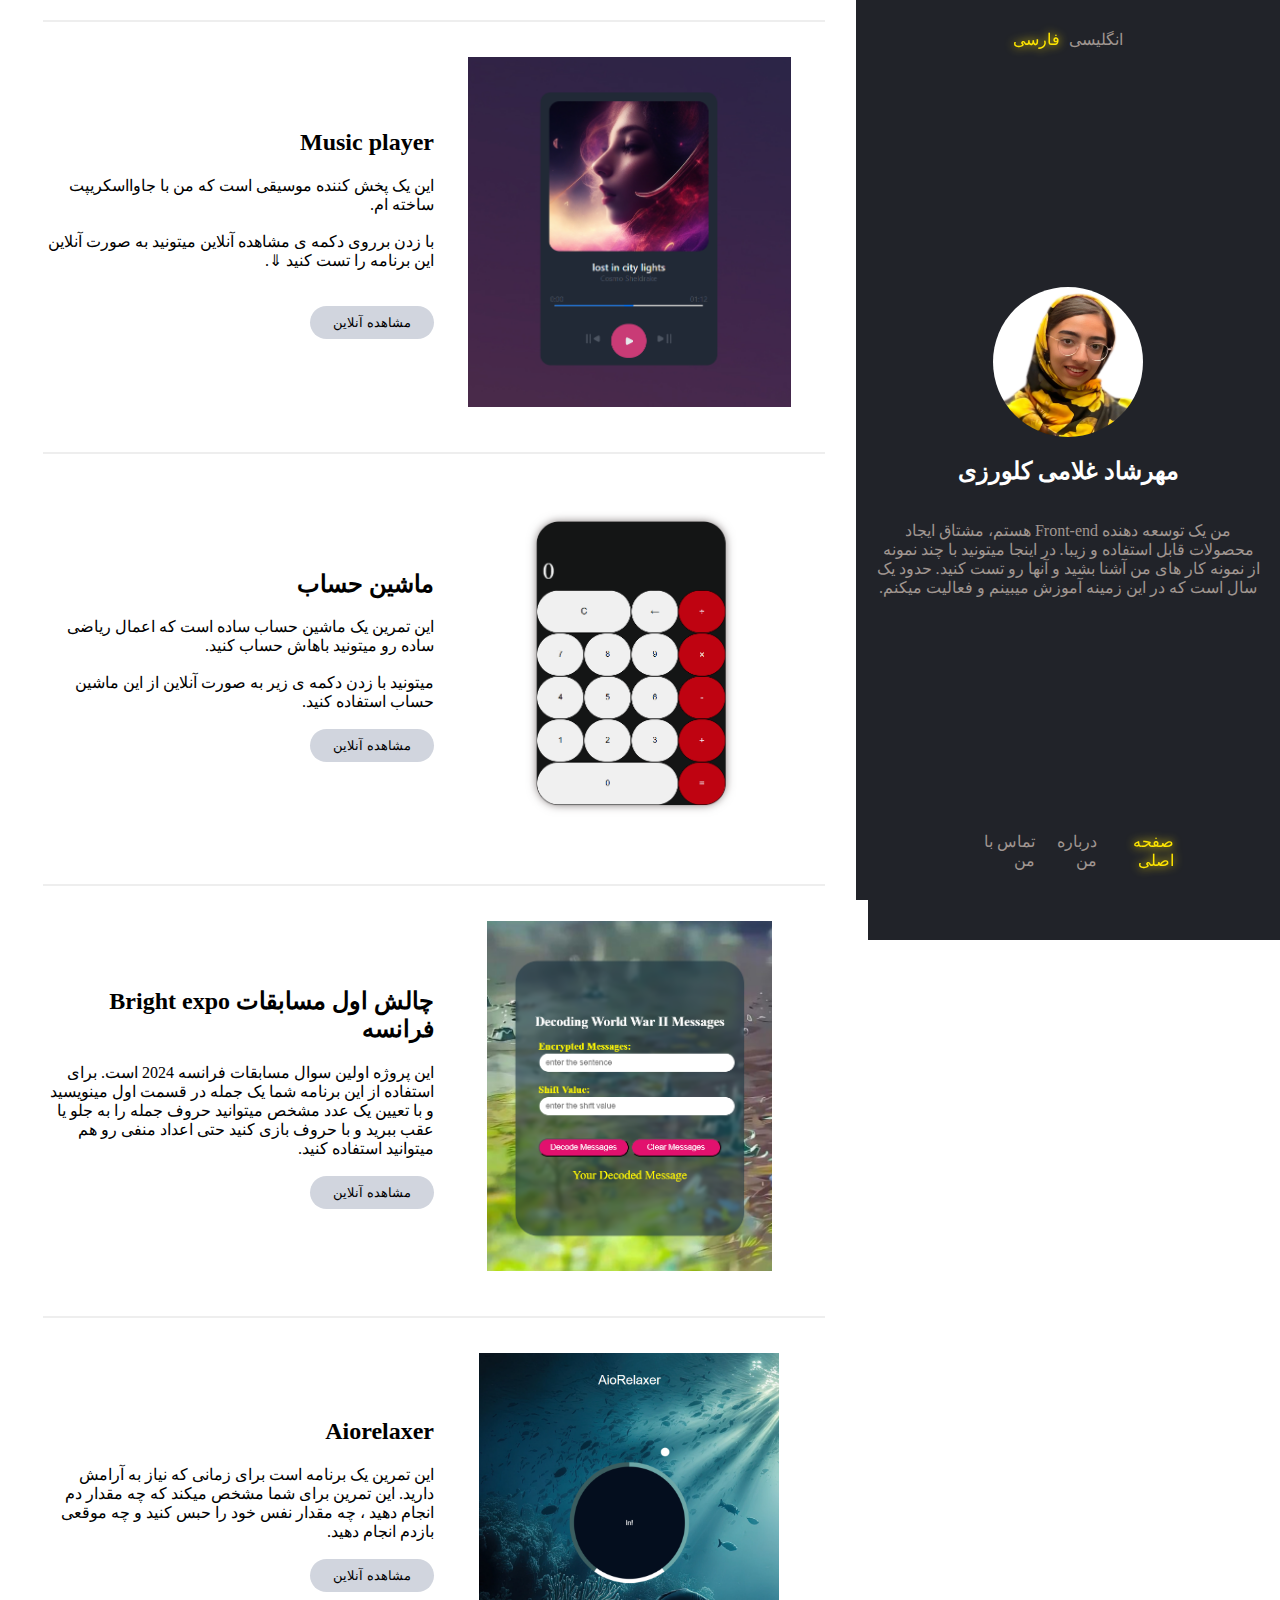
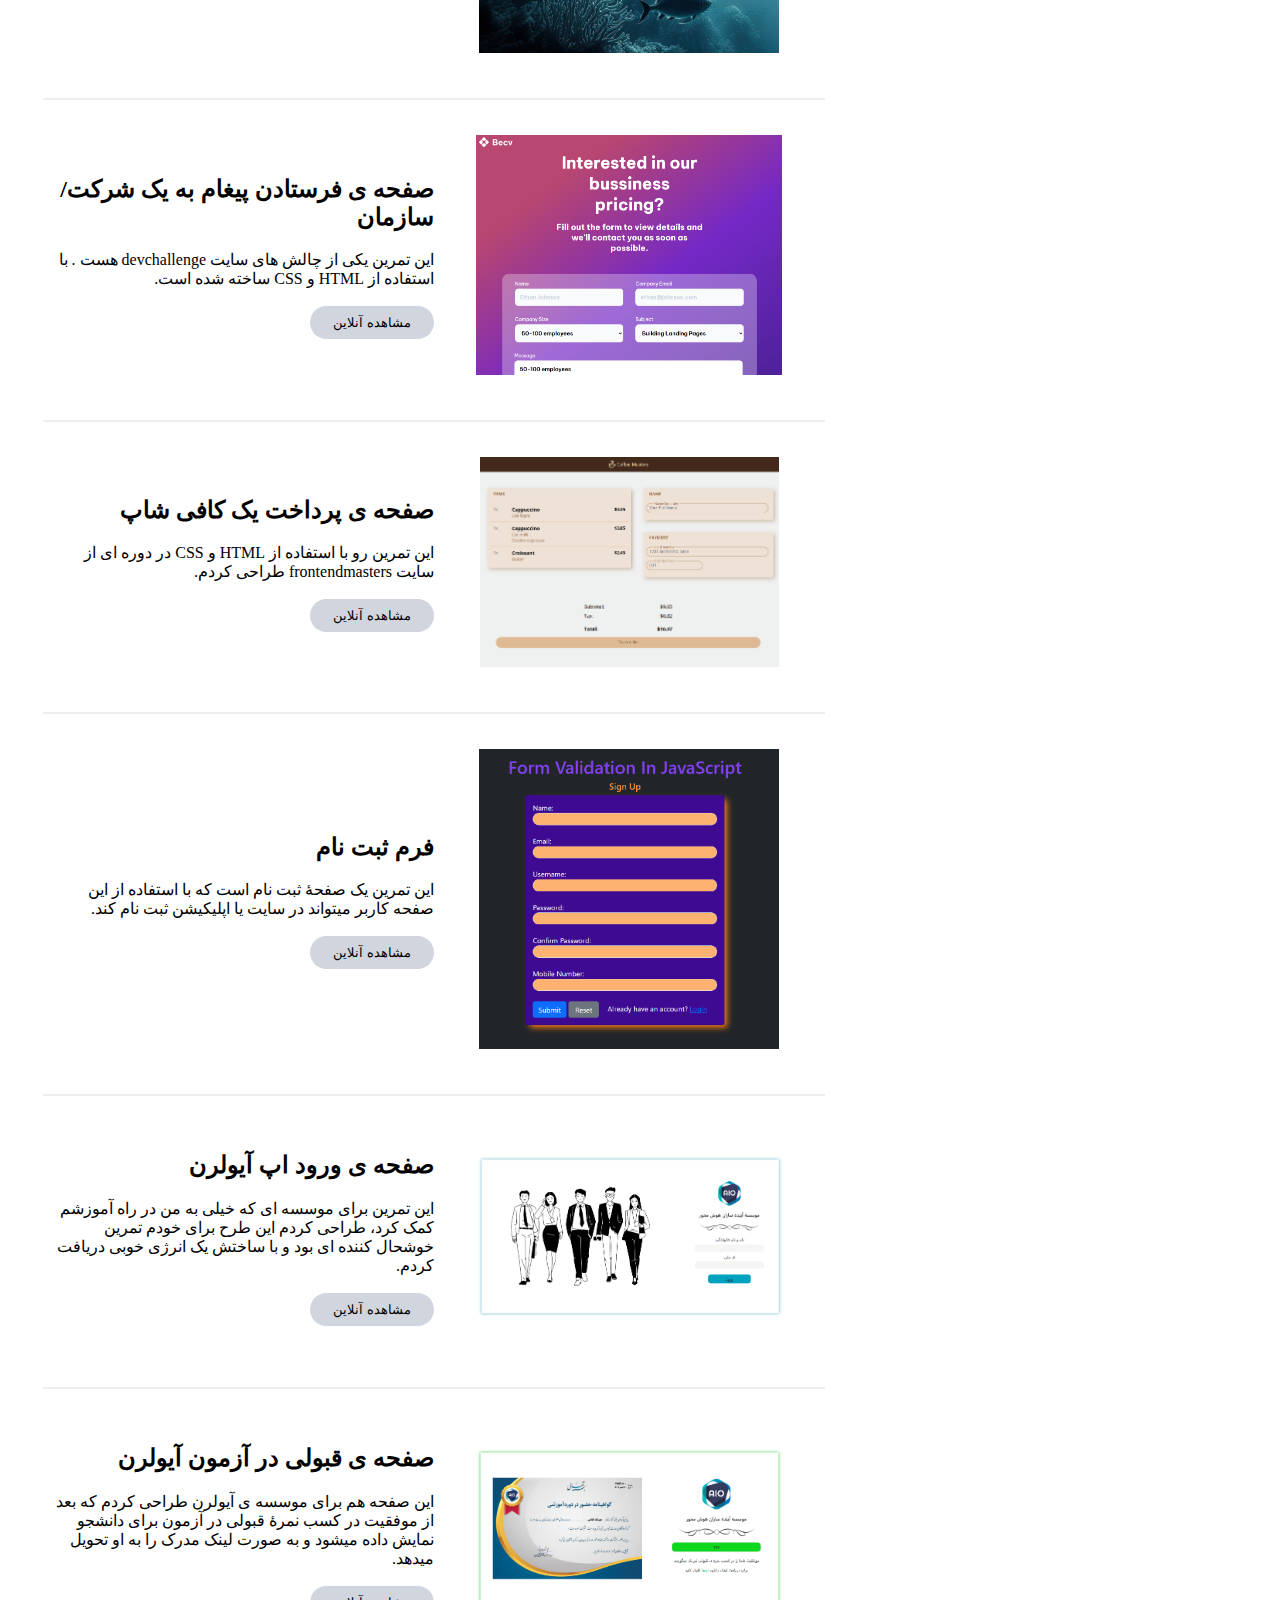
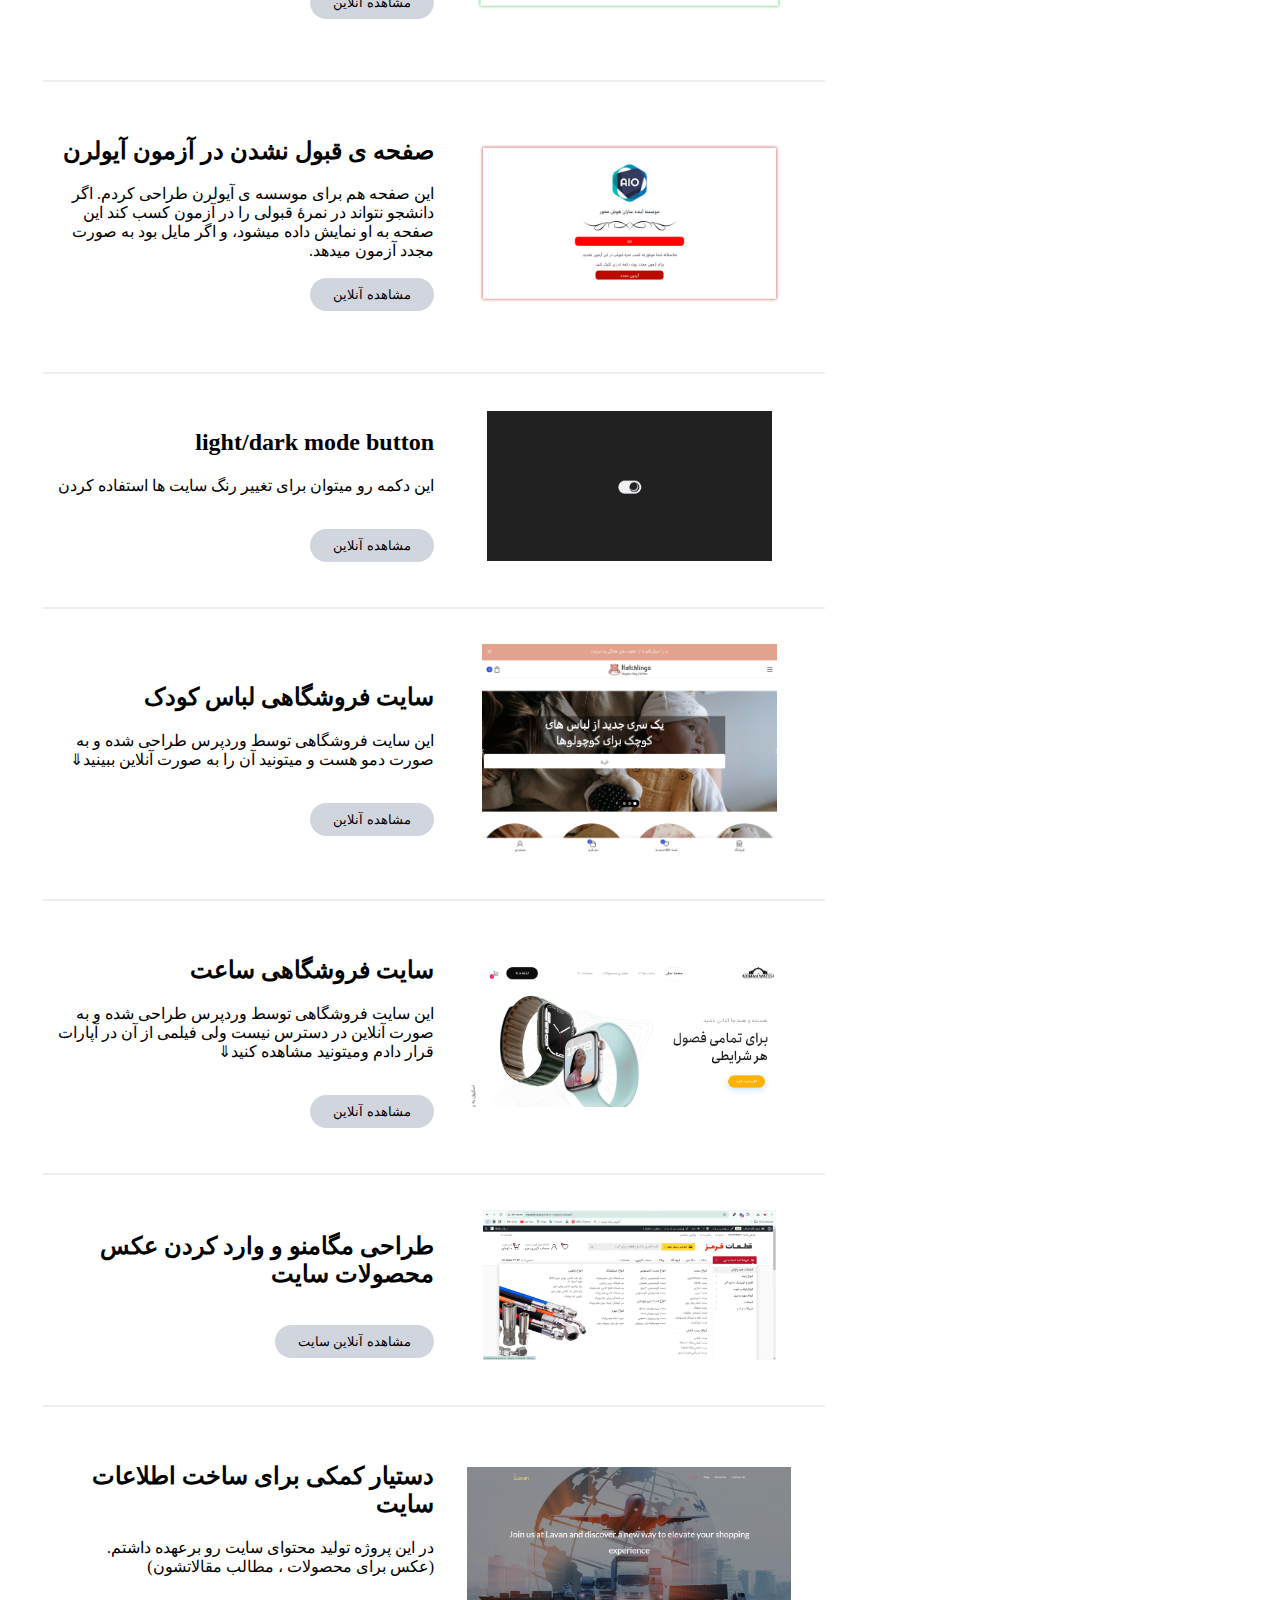
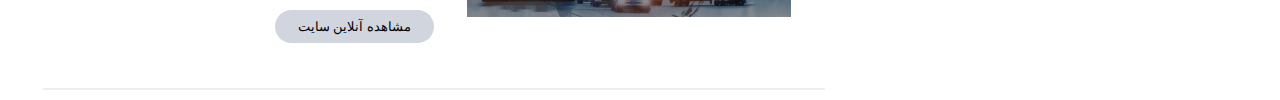
==== commit 6546c5bb: "Add files via upload" ====
--- a/index.html
+++ b/index.html
@@ -13,7 +13,7 @@
         <div class="menu-mobile">
             <span><a href="contact-fa.html"><img src="email.gif" class="content-icon-mobile"></a></span>
 
-            <span><a href="about-fa.html#course-discription"><img src="mortarboard.gif" class="content-icon-mobile-certificates"></a></span>
+            <!-- <span><a href="about-fa.html#course-discription"><img src="mortarboard.gif" class="content-icon-mobile-certificates"></a></span> -->
 
             <span><a href="index.html"><img src="book.gif" class="content-icon-mobile"></a></span>
 
@@ -48,13 +48,11 @@
             </div>
             <div class="product-discription">
                 <h2>Music player</h2>
-                <p>این یک پخش کننده موسیقی است که من با جاوااسکریپت ساخته ام. آنقدر دوستش دارم که نمی توانم توصیفش کنم.
+                <p>این یک پخش کننده موسیقی است که من با جاوااسکریپت ساخته ام.
                     <br><br>با زدن برروی دکمه ی مشاهده آنلاین میتونید به صورت آنلاین این برنامه را تست کنید ⇓.
                     <br><br>
-                    <!-- این آدرس هم شما را به صفحه ی ریپازیتوری من در گیت هاب منتقل میکند، شما میتونید کد های من رو اونجا ببینید( با زدن برروی دکمه ی زیر این لینک هم شما به صفحۀ ریپازیتوری منتقل میشوید): <a>https://github.com/Mehrghk/Music-Player-by-Mehrshad</a></p> -->
                     <br>
                 <a target="_blank" class="butti" href="https://mehrghk.github.io/Music-Player-by-Mehrshad/"><button>مشاهده آنلاین</button></a>
-                <!-- <a target="_blank" class="butti" href="https://github.com/Mehrghk/Music-Player-by-Mehrshad"><button>ریپازیتوری گیت هاب</button></a> -->
             </div>
         </div>
         <span class="hr"></span>
@@ -64,13 +62,11 @@
             </div>
             <div class="product-discription">
                 <h2>ماشین حساب</h2>
-                <p>این پروژه با استفاده از HTML، CSS، JS از صفر طراحی شده است . این پروژه در یادگیری جاوااسکریپت به من کمک زیادی کرد.
+                <p>
+                    این تمرین یک ماشین حساب ساده است که اعمال ریاضی ساده رو میتونید باهاش حساب کنید.
                     <br><br>میتونید با زدن دکمه ی زیر به صورت آنلاین از این ماشین حساب استفاده کنید.
                     <br><br>
-                    <!-- کدهای این طرح رو میتونید در گیت هاب  مشاهده کنید⇓</p> -->
-                    <br>
                 <a target="_blank" class="butti" href="https://mehrghk.github.io/calculator/"><button>مشاهده آنلاین</button></a>
-                <!-- <a target="_blank" class="butti" href="https://github.com/Mehrghk/calculator"><button>ریپازیتوری گیت هاب</button></a> -->
             </div>
         </div>
         <span class="hr"></span>
@@ -81,12 +77,8 @@
             <div class="product-discription">
                 <h2>چالش اول مسابقات Bright expo فرانسه</h2>
                 <p>این پروژه اولین سوال مسابقات فرانسه 2024 است. برای استفاده از این برنامه شما یک جمله در قسمت اول مینویسید و با تعیین یک عدد مشخص میتوانید حروف جمله را به جلو یا عقب ببرید و با حروف بازی کنید حتی اعداد منفی رو هم میتوانید استفاده کنید.
-                    <br><br>حل این تمرین به من نشان داد که میتونم در سطح خوبی از دانش جاوااسکریپتم استفاده کنم و این واقعا برام شگفت انگیزه.
-                    <br><br>
-                    <!-- کدهای این طرح رو میتونید در گیت هاب  مشاهده کنید⇓</p> -->
-                    <br>
+                    <br><br>
                 <a target="_blank" class="butti" href="https://mehrghk.github.io/BrightExpoChallenge1/"><button>مشاهده آنلاین</button></a>
-                <!-- <a target="_blank" class="butti" href="https://github.com/Mehrghk/BrightExpoChallenge1"><button>ریپازیتوری گیت هاب</button></a> -->
             </div>
         </div>
         <span class="hr"></span>
@@ -98,10 +90,7 @@
                 <h2>Aiorelaxer</h2>
                 <p>این تمرین یک برنامه است برای زمانی که نیاز به آرامش دارید. این تمرین برای شما مشخص میکند که چه مقدار دم انجام دهید ، چه مقدار نفس خود را حبس کنید و چه موقعی بازدم انجام دهید.
                     <br><br>
-                    <!-- کدهای این طرح رو میتونید در گیت هاب  مشاهده کنید⇓</p> -->
-                    <br>
                 <a target="_blank" class="butti" href="https://mehrghk.github.io/Aiorelaxer/"><button>مشاهده آنلاین</button></a>
-                <!-- <a target="_blank" class="butti" href="https://github.com/Mehrghk/Aiorelaxer"><button>ریپازیتوری گیت هاب</button></a> -->
             </div>
         </div>
         <span class="hr"></span>
@@ -114,10 +103,7 @@
                 <p>این تمرین یکی از چالش های سایت devchallenge هست .
                     با استفاده از HTML و CSS ساخته شده است.
                     <br><br>
-                    <!-- کدهای این طرح رو میتونید در گیت هاب  مشاهده کنید⇓</p> -->
-                    <br>
                 <a target="_blank" class="butti" href="https://mehrghk.github.io/contact-page/"><button>مشاهده آنلاین</button></a>
-                <!-- <a target="_blank" class="butti" href="https://github.com/Mehrghk/contact-page"><button>ریپازیتوری گیت هاب</button></a> -->
             </div>
         </div>
         <span class="hr"></span>
@@ -128,12 +114,8 @@
             <div class="product-discription">
                 <h2>صفحه ی پرداخت یک کافی شاپ</h2>
                 <p>این تمرین رو با استفاده از HTML و CSS در دوره ای از سایت frontendmasters طراحی کردم.
-                    <!-- توضیحات بیشتر این دوره رو در گیت هاب میتونید مطالعه کنید. -->
-                    <br><br>
-                    <!-- کدهای این طرح رو میتونید در گیت هاب  مشاهده کنید⇓</p> -->
-                    <br>
+                    <br><br>
                 <a target="_blank" class="butti" href="https://mehrghk.github.io/Coffee-Masters/"><button>مشاهده آنلاین</button></a>
-                <!-- <a target="_blank" class="butti" href="https://github.com/Mehrghk/Coffee-Masters"><button>ریپازیتوری گیت هاب</button></a> -->
             </div>
         </div>
         <span class="hr"></span>
@@ -145,10 +127,7 @@
                 <h2>فرم ثبت نام</h2>
                 <p>این تمرین یک صفحۀ ثبت نام است که با استفاده از این صفحه کاربر میتواند در سایت یا اپلیکیشن ثبت نام کند.
                     <br><br>
-                    <!-- کد این طرح رو میتونید در گیت هاب  مشاهده کنید⇓ و به صورت آنلاین این پروژه رو امتحان کنید.</p> -->
-                    <br>
                 <a target="_blank" class="butti" href="https://mehrghk.github.io/formjs.github.io/"><button>مشاهده آنلاین</button></a>
-                <!-- <a target="_blank" class="butti" href="https://github.com/Mehrghk/formjs.github.io"><button>ریپازیتوری گیت هاب</button></a> -->
             </div>
         </div>
         <span class="hr"></span>
@@ -160,10 +139,7 @@
                 <h2>صفحه ی ورود اپ آیولرن</h2>
                 <p>این تمرین برای موسسه ای که خیلی به من در راه آموزشم کمک کرد، طراحی کردم این طرح برای خودم تمرین خوشحال کننده ای بود و با ساختش یک انرژی خوبی دریافت کردم.
                     <br><br>
-                    <!-- کد این طرح رو میتونید در گیت هاب  مشاهده کنید⇓.</p> -->
-                    <br>
                 <a target="_blank" class="butti" href="https://mehrghk.github.io/aioarrivepage/"><button>مشاهده آنلاین</button></a>
-                <!-- <a target="_blank" class="butti" href="https://github.com/Mehrghk/aioarrivepage"><button>ریپازیتوری گیت هاب</button></a> -->
             </div>
         </div>
         <span class="hr"></span>
@@ -175,10 +151,7 @@
                 <h2>صفحه ی قبولی در آزمون آیولرن</h2>
                 <p>این صفحه هم برای موسسه ی آیولرن طراحی کردم که بعد از موفقیت در کسب نمرۀ قبولی در آزمون برای دانشجو نمایش داده میشود و به صورت لینک مدرک را به او تحویل میدهد.
                     <br><br>
-                    <!-- کد این طرح رو میتونید در گیت هاب  مشاهده کنید⇓.</p> -->
-                    <br>
                 <a target="_blank" class="butti" href="https://mehrghk.github.io/aiosuccesspage/"><button>مشاهده آنلاین</button></a>
-                <!-- <a target="_blank" class="butti" href="https://github.com/Mehrghk/aiosuccesspage"><button>ریپازیتوری گیت هاب</button></a> -->
             </div>
         </div>
         <span class="hr"></span>
@@ -190,10 +163,19 @@
                 <h2>صفحه ی قبول نشدن در آزمون آیولرن</h2>
                 <p>این صفحه هم برای موسسه ی آیولرن طراحی کردم. اگر دانشجو نتواند در نمرۀ قبولی را در آزمون کسب کند این صفحه به او نمایش داده میشود، و  اگر مایل بود به صورت مجدد آزمون میدهد.
                     <br><br>
-                    <!-- کد این طرح رو میتونید در گیت هاب  مشاهده کنید⇓.</p> -->
+                <a target="_blank" class="butti" href="https://mehrghk.github.io/aiofailpage/"><button>مشاهده آنلاین</button></a>
+            </div>
+        </div>
+        <span class="hr"></span>
+        <div class="work-samples">
+            <div class="product-img">
+                <img class="product-picture watch-pic" src="dark button.png" alt="aiolearn fail page">
+            </div>
+            <div class="product-discription">
+                <h2>light/dark mode button</h2>
+                <p>این دکمه رو میتوان برای تغییر رنگ سایت ها استفاده کردن</p>
                     <br>
-                <a target="_blank" class="butti" href="https://mehrghk.github.io/aiofailpage/"><button>مشاهده آنلاین</button></a>
-                <!-- <a target="_blank" class="butti" href="https://github.com/Mehrghk/aiofailpage"><button>ریپازیتوری گیت هاب</button></a> -->
+                <a target="_blank" class="butti" href="https://mehrghk.github.io/light-or-dark-mode-button/"><button>مشاهده آنلاین</button></a>
             </div>
         </div>
         <span class="hr"></span>
@@ -216,6 +198,32 @@
                 <h2>سایت فروشگاهی ساعت</h2>
                 <p>این سایت فروشگاهی توسط وردپرس طراحی شده و به صورت آنلاین در دسترس نیست ولی فیلمی از آن در آپارات قرار دادم ومیتونید مشاهده کنید⇓</p><br>
                 <a target="_blank" class="butti" href="https://www.aparat.com/v/jut0al3"><button>مشاهده آنلاین</button></a>
+            </div>
+        </div>
+        <span class="hr"></span>
+        <div class="work-samples">
+            <div class="product-img">
+                <img class="product-picture watch-pic" src="پروژه 2.png" alt="hachlings site">
+            </div>
+            <div class="product-discription">
+                <h2>طراحی مگامنو و وارد کردن عکس محصولات سایت</h2>
+                <br>
+                <a target="_blank" class="butti" href="http://etesalat.shop/"><button>مشاهده آنلاین سایت</button></a>
+            </div>
+        </div>
+        <span class="hr"></span>
+        <div class="work-samples">
+            <div class="product-img">
+                <img class="product-picture watch-pic" src="پروژه 1.png" alt="hachlings site">
+            </div>
+            <div class="product-discription">
+                <h2>دستیار کمکی برای ساخت اطلاعات سایت</h2>
+                <p>در این پروژه تولید محتوای سایت رو برعهده داشتم.
+                    <br>
+                    (عکس برای محصولات ، مطالب مقالاتشون)
+                </p>
+                <br>
+                <a target="_blank" class="butti" href="https://lavantrading.com/"><button>مشاهده آنلاین سایت</button></a>
             </div>
         </div>
         <span class="hr"></span>
--- a/style.css
+++ b/style.css
@@ -216,6 +216,10 @@
     }
     .product-discription{
         width: 60%;
+        display: flex;
+        align-items: center;
+        flex-direction: column;
+        text-align: center;
     }
     .mobile{
         display: none;
@@ -350,6 +354,10 @@
     }
     .product-discription{
         width: 90%;
+        display: flex;
+        align-items: center;
+        flex-direction: column;
+        text-align: center;
     }
     a{
         color: #212329;
